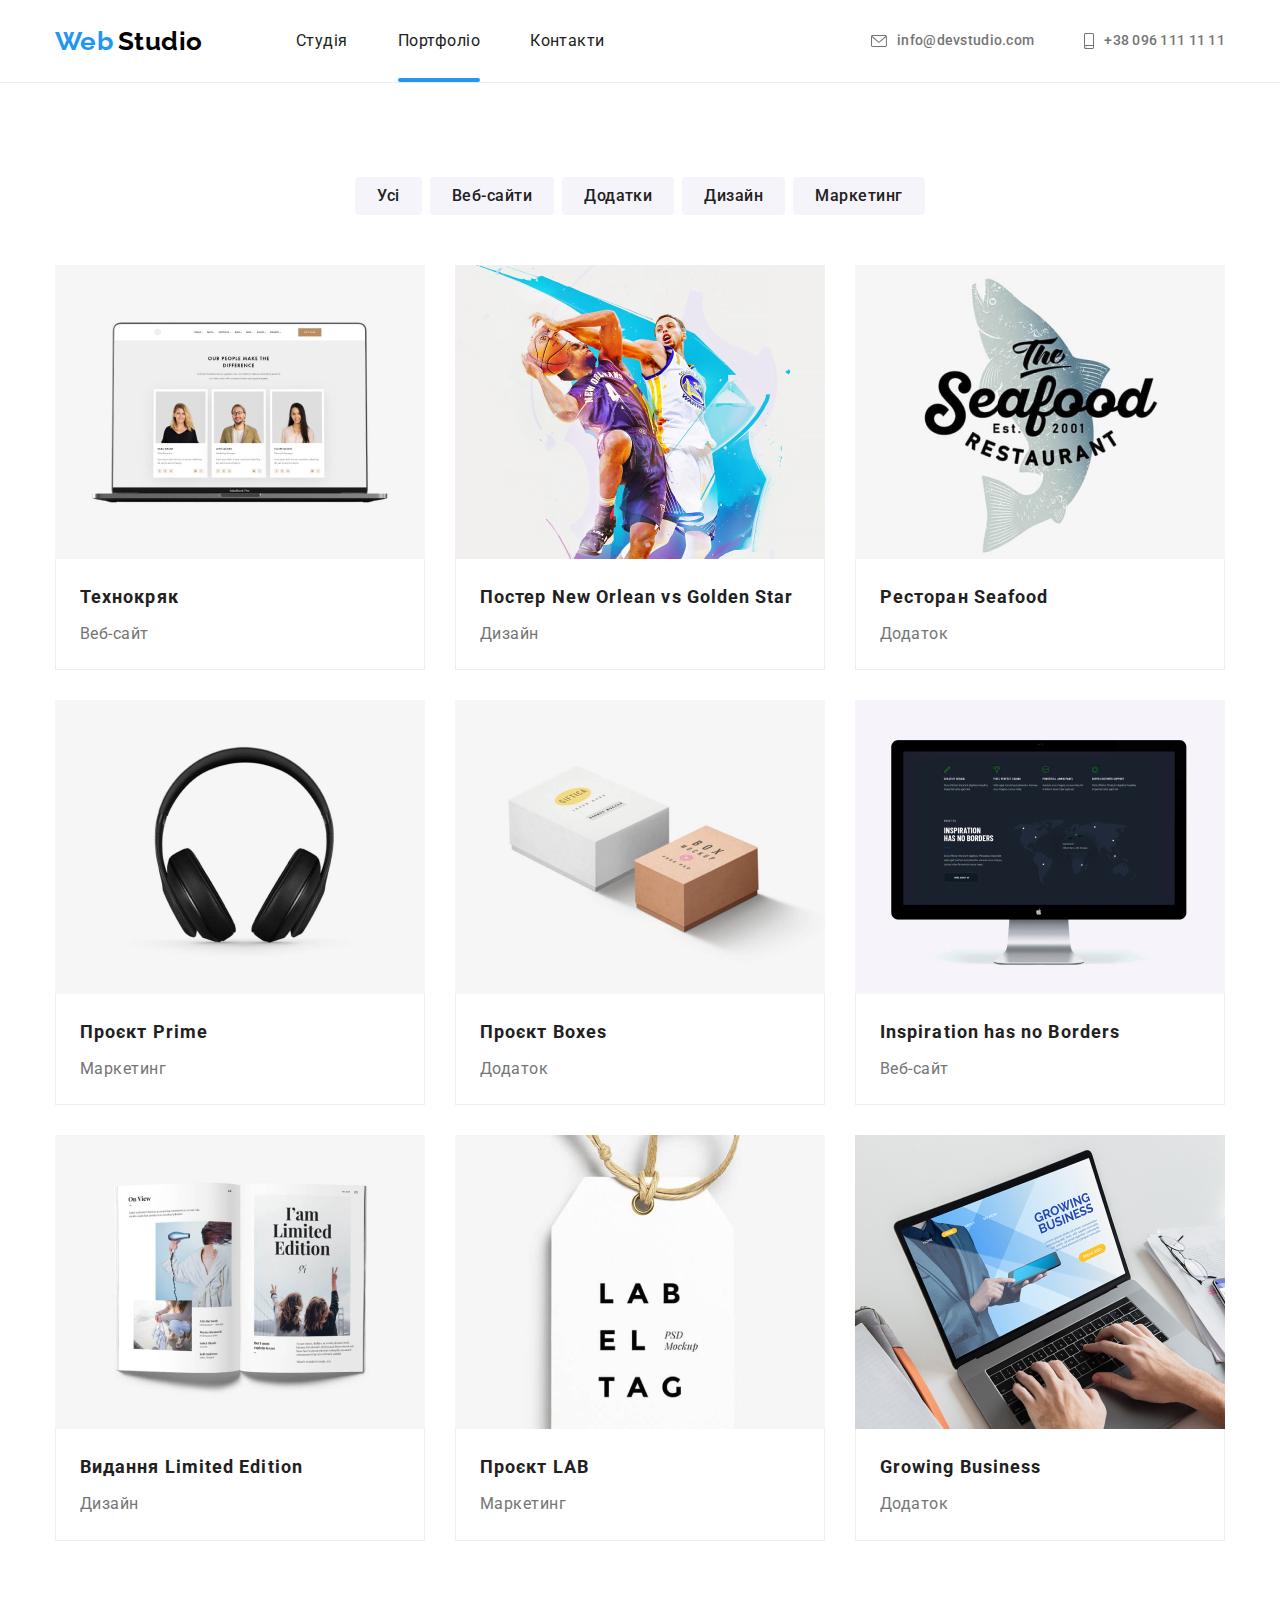
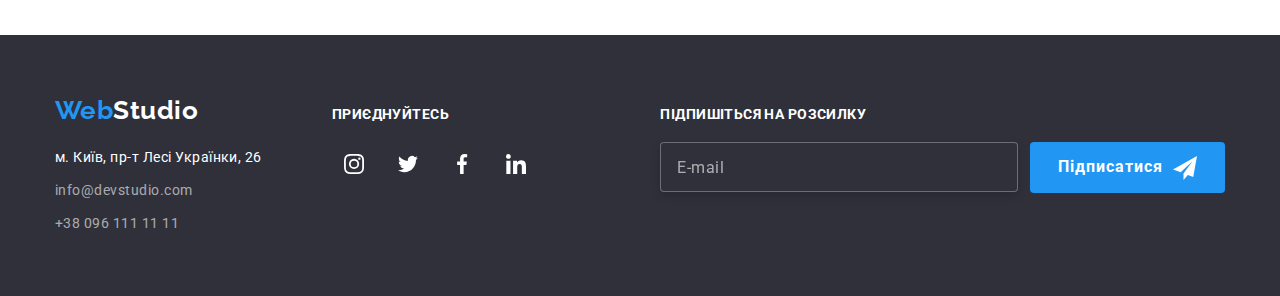
==== portfolio.html @ 8b266361 "New" ====
<!DOCTYPE html>
<html lang="uk">
<head>
    <meta charset="UTF-8">
    <meta http-equiv="X-UA-Compatible" content="IE=edge">
    <meta name="viewport" content="width=device-width, initial-scale=1.0">
    <title>Portfolio</title>
    <link href="https://fonts.googleapis.com/css2?family=Raleway:wght@700&family=Roboto:wght@400;500;700;900&display=swap"
            rel="stylesheet">
    <link rel="stylesheet" href="https://cdnjs.cloudflare.com/ajax/libs/modern-normalize/1.1.0/modern-normalize.min.css">
    <link rel="stylesheet" href="./css/styles.css">
</head>

<body>

    <!-- Шапка -->
    <header class="header">
        <div class="container header__helmet">
            <nav class="nav">
                <a href="./index.html">
                    <span class="logo">Web</span>
                    <span class="logo logo--head">Studio</span>
                </a>
                <ul class="nav__list">
                    <li class="nav__item">
                        <a class="nav__link" href="./index.html">Студія</a>
                    </li>
                    <li class="nav__item">
                        <a class="nav__link nav__link--active" href="./portfolio.html">Портфоліо</a>
                    </li>
                    <li class="nav__item">
                        <a class="nav__link" href="">Контакти</a>
                    </li>
                </ul>
            </nav>

            <ul class="contacts">
                <li class="contacts__item">
                    <a class="contacts__link" href="mailto:info@devstudio.com">
                        <svg class="contacts__icon" width="16" height="12">
                            <use href="./images/icons.svg#head-envelope"></use>
                        </svg> 
                        info@devstudio.com
                    </a>
                </li>
                <li class="contacts__item">
                    <a class="contacts__link" href="tel:+380961111111">
                        <svg class="contacts__icon" width="10" height="16">
                            <use href="./images/icons.svg#head-smartphone"></use>
                        </svg> 
                        +38 096 111 11 11
                    </a>
                </li>
            </ul>
        </div>
    </header>

    <main>
        <section class="section">
            <div class="container">
                <h1 class="hidden">Наші роботи</h1>
                <ul class="port-buttons">
                    <li class="port-buttons__list">
                        <button class="port-buttons__button" type="button">Усі</button>
                    </li>
                    <li class="port-buttons__list">
                        <button class="port-buttons__button" type="button">Веб-сайти</button>
                    </li>
                    <li class="port-buttons__list">
                        <button class="port-buttons__button" type="button">Додатки</button>
                    </li>
                    <li class="port-buttons__list">
                        <button class="port-buttons__button" type="button">Дизайн</button>
                    </li>
                    <li class="port-buttons__list">
                        <button class="port-buttons__button" type="button">Маркетинг</button>
                    </li>
                </ul>

<!-- Список работ -->
                <ul class="work-list">
                    <li class="work-list__item">
                        <a class="work-list__link" href="">
                            <div class="work-list__father">
                                <img src="./images/techkryak.jpg" alt="екран ноутбука з портретами" width="370">
                                <div class="work-list__son">
                                    <p class="work-list__text">Ресурс пропонує комплексні пропозиції з різним рівнем функціоналу та сервісів. Все це дозволить відвідувачу отримати вичерпні відомості про компанію чи приватну особу.</p>
                                </div>
                            </div>                         
                            <div class="work-list__wadding">
                                <h2 class="work-list__title">Технокряк</h2>
                                <p class="work-list__name">Веб-сайт</p>
                            </div>
                        </a>
                    </li>

                    <li class="work-list__item">
                        <a class="work-list__link" href="">
                            <div class="work-list__father">
                                <img src="./images/new-orlean-vs-golden-star.jpg" alt="баскетболісти" width="370">
                                <div class="work-list__son">
                                    <p class="work-list__text">Ресурс пропонує комплексні пропозиції з різним рівнем функціоналу та сервісів. Все це дозволить відвідувачу отримати вичерпні відомості про компанію чи приватну особу.</p>
                                </div>
                            </div>
                            <div class="work-list__wadding">
                                <h2 class="work-list__title">Постер New Orlean vs Golden Star</h2>
                                <p class="work-list__name">Дизайн</p>
                            </div>
                        </a>
                    </li>

                    <li class="work-list__item">
                        <a class="work-list__link" href="">
                            <div class="work-list__father">
                                <img src="./images/seafood.jpg" alt="логотип ресторану сііфуд" width="370">
                                <div class="work-list__son">
                                    <p class="work-list__text">Ресурс пропонує комплексні пропозиції з різним рівнем функціоналу та сервісів. Все це дозволить відвідувачу отримати вичерпні відомості про компанію чи приватну особу.</p>
                                </div>
                            </div>                            
                            <div class="work-list__wadding">
                                <h2 class="work-list__title">Ресторан Seafood</h2>
                                <p class="work-list__name">Додаток</p>
                            </div>
                        </a>
                    </li>

                    <li class="work-list__item">
                        <a class="work-list__link" href="">
                            <div class="work-list__father">
                                <img src="./images/prime.jpg" alt="навушники" width="370">
                                <div class="work-list__son">
                                    <p class="work-list__text">Ресурс пропонує комплексні пропозиції з різним рівнем функціоналу та сервісів. Все це дозволить відвідувачу отримати вичерпні відомості про компанію чи приватну особу.</p>
                                </div>
                            </div>                            
                            <div class="work-list__wadding">
                                <h2 class="work-list__title">Проєкт Prime</h2>
                                <p class="work-list__name">Маркетинг</p>
                            </div>
                        </a>
                    </li>

                    <li class="work-list__item">
                        <a class="work-list__link" href="">
                            <div class="work-list__father">
                                <img src="./images/boxes.jpg" alt="дві коробки" width="370">
                                <div class="work-list__son">
                                    <p class="work-list__text">Ресурс пропонує комплексні пропозиції з різним рівнем функціоналу та сервісів. Все це дозволить відвідувачу отримати вичерпні відомості про компанію чи приватну особу.</p>
                                </div>
                            </div>                            
                            <div class="work-list__wadding">
                                <h2 class="work-list__title">Проєкт Boxes</h2>
                                <p class="work-list__name">Додаток</p>
                            </div>
                        </a>
                    </li>

                    <li class="work-list__item">
                        <a class="work-list__link" href="">
                            <div class="work-list__father">
                                <img src="./images/no-borders.jpg" alt="монітор з зображенням" width="370">
                            <div class="work-list__son">
                                <p class="work-list__text">Ресурс пропонує комплексні пропозиції з різним рівнем функціоналу та сервісів. Все це дозволить відвідувачу отримати вичерпні відомості про компанію чи приватну особу.</p>
                            </div>
                            </div>                            
                            <div class="work-list__wadding">
                                <h2 class="work-list__title">Inspiration has no Borders</h2>
                                <p class="work-list__name">Веб-сайт</p>
                            </div>
                        </a>
                    </li>

                    <li class="work-list__item">
                        <a class="work-list__link" href="">
                            <div class="work-list__father">
                                <img src="./images/limited-edition.jpg" alt="розгорнута книга" width="370">
                                <div class="work-list__son">
                                    <p class="work-list__text">Ресурс пропонує комплексні пропозиції з різним рівнем функціоналу та сервісів. Все це дозволить відвідувачу отримати вичерпні відомості про компанію чи приватну особу.</p>
                                </div>
                            </div>                            
                            <div class="work-list__wadding">
                                <h2 class="work-list__title">Видання Limited Edition</h2>
                                <p class="work-list__name">Дизайн</p>
                            </div>
                        </a>
                    </li>

                    <li class="work-list__item">
                        <a class="work-list__link" href="">
                            <div class="work-list__father">
                                <img src="./images/lab.jpg" alt="біла бірка з буквами" width="370">
                                <div class="work-list__son">
                                    <p class="work-list__text">Ресурс пропонує комплексні пропозиції з різним рівнем функціоналу та сервісів. Все це дозволить відвідувачу отримати вичерпні відомості про компанію чи приватну особу.</p>
                                </div>
                            </div>                            
                            <div class="work-list__wadding">
                                <h2 class="work-list__title">Проєкт LAB</h2>
                                <p class="work-list__name">Маркетинг</p>
                            </div>
                        </a>
                    </li>

                    <li class="work-list__item">
                        <a class="work-list__link" href="">
                            <div class="work-list__father">
                                <img src="./images/growing-bussines.jpg" alt="людина за ноутбуком" width="370">
                                <div class="work-list__son">
                                    <p class="work-list__text">Ресурс пропонує комплексні пропозиції з різним рівнем функціоналу та сервісів. Все це дозволить відвідувачу отримати вичерпні відомості про компанію чи приватну особу.</p>
                                </div>
                            </div>                            
                            <div class="work-list__wadding">
                                <h2 class="work-list__title">Growing Business</h2>
                                <p class="work-list__name">Додаток</p>
                            </div>
                        </a>
                    </li>
                </ul>
            </div>
        </section>
    </main>

    <!-- Подвал -->
    <footer class="footer">
        <div class="container footer__case">
            <div>
                <a href="./index.html">
                    <span class="logo">Web</span><span class="logo logo--footer">Studio</span>
                </a>
                <address>
                    <a class="footer__adress" href="https://goo.gl/maps/2t63Xu3BBMs6bq1B9" 
                    target="_blank" 
                    rel="noopener noreferrer">м. Київ, пр-т Лесі Українки, 26</a>
                    <a class="footer__contact" href="mailto:info@devstudio.com">info@devstudio.com</a>
                    <a class="footer__contact" href="tel:+380961111111">+38 096 111 11 11</a>
                </address>
            </div>

            <div class="footer--margin">
                <h3 class="footer__title">Приєднуйтесь</h3>
                <ul class="socials socials--footer-place">
                    <li class="socials__item">
                        <a class="socials__link" target="_blank" rel="noopener noreferrer" href="">
                            <svg class="socials__icon socials__icon--footer-color" width="20" height="20">
                                <use href="./images/icons.svg#team-instagram"></use>
                            </svg>
                        </a>
                    </li>
                    <li class="socials__item">
                        <a class="socials__link" target="_blank" rel="noopener noreferrer" href="">
                            <svg class="socials__icon socials__icon--footer-color" width="20" height="20">
                                <use href="./images/icons.svg#team-twitter"></use>
                            </svg>
                        </a>
                    </li>
                    <li class="socials__item">
                        <a class="socials__link" target="_blank" rel="noopener noreferrer" href="">
                            <svg class="socials__icon socials__icon--footer-color" width="20" height="20">
                                <use href="./images/icons.svg#team-facebook"></use>
                            </svg>
                        </a>
                    </li>
                    <li class="socials__item">
                        <a class="socials__link" target="_blank" rel="noopener noreferrer" href="">
                            <svg class="socials__icon socials__icon--footer-color" width="20" height="20">
                                <use href="./images/icons.svg#team-linkedin"></use>
                            </svg>
                        </a>
                    </li>
                </ul>
            </div>

            <div class="footer__email">
                <h3 class="footer__title">Підпишіться на розсилку</h3>

                <form class="footer__subscribe">
                    <input class="footer__mail" type="email" name="email" id="e-mail" placeholder="E-mail">
                    <button class="footer__button" type="submit">Підписатися
                        <svg class="footer__button--icon-ml" width="24" height="24">
                            <use href="./images/icons.svg#telega"></use>
                        </svg>
                    </button>
                </form>
            </div>           
        </div>
    </footer>
    
</body>
</html>
---- css/styles.css ----
/*--- CSS переменные ---*/
    :root {
        --pure-white: #ffffff;
        --primary-text-color: #757575;
        --main-text-color: #212121;
        --sec-title: #212121;
        --link-color: #2196F3;
        --bg-color: #F5F4FA;
        --bg-color-button: #2196F3;
        --icon-color: #AFB1B8;

        --border-radius: 4px;

        --timing-function: cubic-bezier(0.4, 0, 0.2, 1);
    }

/*--- Общий стиль ---*/
    body {
        color: var(--primary-text-color);

        background-color: var(--pure-white);

        font-family: Roboto, sans-serif;

        letter-spacing: 0.03em;
        }
    
    h1,h2, h3, h4, h5, h6, p { margin: 0; }

    ul {
        list-style: none;
        padding: 0;
        margin: 0;
    }

    li { list-style: none; }

    a { 
        text-decoration: none;
        cursor: pointer;
    }

    img { display: block; }

/* Разметка */
    .section {
        padding: 94px 0;
    }

    .container {
        width: 1200px;
        padding-left: 15px;
        padding-right: 15px;
        margin: 0 auto;
    }

    .hidden {
        position: absolute;

        width: 1px;
        height: 1px;
        margin: -1px;
        border: 0;
        padding: 0;
        white-space: nowrap;
        clip-path: inset(100%);
        clip: rect(0 0 0 0);
        overflow: hidden;
    }

    .section__title {
        margin-bottom: 50px;

        color: var(--sec-title);
        font-weight: 700;
        font-size: 36px;
        line-height: 1.66;
        text-align: center;
        letter-spacing: 0.03em;
    }

/*--- Логотип ---*/
    .logo {
        font-family: Raleway, sans-serif;
        font-weight: 700;
        font-size: 26px;
        line-height: 1.2;

        color: #2196F3;
    }

    .logo--head {
        color: #000000;
    }

    .logo--footer {
        color: var(--pure-white);
    }

/*--- Навигация ---*/
    .header {
        border-bottom: 1px solid #ECECEC;
    }

    .header__helmet, .nav, .nav__list, .contacts {
        display: flex;
        align-items: center;
    }

    .nav__list {
        margin-left: 93px;
    }

    .nav__link {
        display: block;
        position: relative;
        padding: 32px 0;

        transition: color 250ms var(--timing-function);
    }

    .nav__link::after {
        content: '';
        display: block;
        position: absolute;

        bottom: 0;
        width: 100%;
        height: 4px;
        border-radius: 2px;

        background-color: var(--link-color);

        transform: scaleX(0);
        transition: transform 250ms var( --timing-function);
    }

    .nav__link:hover::after,
    .nav__link:focus::after {
        display: block;

        transform: scaleX(1);
    }

    .nav__item:not(:last-child) {
        margin-right: 50px;
    }

    .nav__link {
        color: #212121;
    }

    .nav__link:hover,
    .nav__link:focus {
        color: var(--link-color);
    }

    .nav-list .nav__link--active {
        color: var(--link-color);
    }

    .nav__link--active::after {
        content: '';
        display: block;
        position: absolute;
        bottom: 0;
        width: 100%;

        height: 4px;
        border-radius: 2px;
        background-color: var(--link-color);

        transform: scaleX(1);
    }

    .contacts {
        margin-left: auto;
    }

    .contacts .contacts__link {
        color: #757575;
    }

    .contacts .contacts__item + .contacts__item {
        margin-left: 50px;
    }

    .contacts__link {
        display: flex;
        align-items: center;

        transition: color 250ms var(--timing-function);
    }

    .contacts__icon {
        margin-right: 10px;
        fill: var(--primary-text-color);
    }

    .contacts__link:hover,
    .contacts__link:focus {
        color: var(--link-color);
    }
    
    .contacts__link:hover > .contacts__icon,
    .contacts__link:focus > .contacts__icon {
        fill: var(--link-color);
    }

    .nav-list .nav__item,
    .contacts .contacts__link {
        font-weight: 500;
        font-size: 14px;
        line-height: 1.14;
        letter-spacing: 0.02em;
    }

/*--- Главный блок ---*/

/* Герой */
    .hero {
        max-width: 1600px;
        height: 600px;

        padding-top: 200px;
        padding-bottom: 200px;
        margin: 0 auto;

        background-image: 
        linear-gradient( 
            to right,
            rgba(47, 48, 58, 0.4), 
            rgba(47, 48, 58, 0.4)),
        url(../images/hero-img.jpg);
        background-color: rgba(196, 196, 196, 1);
        background-repeat: no-repeat;
        background-position: center;
        background-size: cover;
    }

    .hero__title {
        margin-bottom: 30px;

        color: var(--pure-white);
        font-weight: 900;
        font-size: 44px;
        line-height: 1.36;
        text-align: center;
        letter-spacing: 0.06em;
        text-transform: uppercase;
    }

/* Преимущества */
    .edge {
        display: flex;
        justify-content: space-between;
    }

    .edge__item {
        width: calc((100% - 3*30px) / 4);
        margin-right: 30px;
    }

    .edge__item:last-child {
        margin-right: 0;
    }

    .edge__case {
        display: flex;
        justify-content: center;
        align-items: center;
        width: 270px;
        height: 120px;
        margin-bottom: 30px;
        border-radius: var(--border-radius);

        background-color: var(--bg-color);
    }

    .edge__icon {
        fill: var(--main-text-color);
    }

    .edge__title {
        margin-bottom: 10px;

        color: var(--main-text-color);
        font-weight: 700;
        font-size: 14px;
        line-height: 1.14;
    }

    .edge__text {
        font-weight: 400;
        font-size: 14px;
        line-height: 1.71;
        letter-spacing: 0.03em;
    }

/* Чем мы занимаемся */
    .section--pt {
        padding-top: 0;
    }

    .bussines {
        display: flex;
        justify-content: space-between;
    }

    .bussines__father {
        position: relative;
    }

    .bussines__son {
        display: flex;
        justify-content: center;
        align-items: center;
        position: absolute;

        width: 100%;
        height: 70px;
        bottom: 0;

        background-color: rgba(47, 48, 58, 0.8);
    }

    .bussines__title {
        font-weight: 700;
        font-size: 14px;
        line-height: 1.14;
        text-align: center;
        letter-spacing: 0.03em;
        text-transform: uppercase;

        color: var(--pure-white);
    }

/* Наша команда */  
    .section--bg {
        background-color: var(--bg-color);
    }

    .our-team {
        display: flex;
        justify-content: space-between;
    }

    .our-team__item {
        background-color: var(--pure-white);
        box-shadow: 0px 1px 3px rgba(0, 0, 0, 0.12),
                    0px 1px 1px rgba(0, 0, 0, 0.14),
                    0px 2px 1px rgba(0, 0, 0, 0.2);
        border-radius: 0px 0px 4px 4px;
    }

    .our-team__wadding {
        padding: 30px 0;
    }

    .our-team__title {
        color: var(--sec-title);

        margin-bottom: 10px;

        font-weight: 500;
        font-size: 16px;
        line-height: 1.2;
        text-align: center;
        letter-spacing: 0.03em;
    }

    .our-team__text {
        padding-bottom: 16px;

        font-weight: 400;
        font-size: 16px;
        line-height: 1.2;
        text-align: center;
        letter-spacing: 0.03em;
    }

    .socials {
        display: flex;
        justify-content: space-between;
        margin: 0 32px;
    }

    .socials__link {
        display: flex;
        align-items: center;
        justify-content: center;
        width: 44px;
        height: 44px;
        border-radius: 50%;

        transition: background-color 250ms var(--timing-function);
    }

    .socials__icon {
        fill: var(--icon-color);

        transition: fill 250ms var(--timing-function);
    }

    .socials__link:hover,
    .socials__link:focus {
        background-color: var(--link-color);
    }

    .socials__link:hover > .socials__icon,
    .socials__link:focus > .socials__icon{
        fill: var(--pure-white);
    }

/* Постоянные клиенты */
    .clients {
        display: flex;
        justify-content: space-between;
    }

    .clients__link {
        display: flex;
        align-items: center;
        justify-content: center;
        width: 170px;
        height: 92px;
        border: 1px solid var(--icon-color);
        border-radius: 4px;

        transition: border 250ms var(--timing-function);
    }

    .clients__icon {
        fill: var(--icon-color);

        transition: fill 250ms var(--timing-function);
    }

    .clients__link:hover,
    .clients__link:focus {
        border: 1px solid var(--link-color)
    }

    .clients__link:hover > .clients__icon,
    .clients__link:focus > .clients__icon {
        fill: var(--link-color);
    }

/*--- Портфолио ---*/
    .work-list {
        display: flex;
        flex-wrap: wrap;
    }

    .work-list__item {
        width: calc((100% - 2*30px) / 3);
        margin-right: 30px;
        margin-bottom: 30px;
    }

    .work-list__item:nth-child(3n) {
        margin-right: 0;
    }

    .work-list__item:nth-last-child(-n + 3) {
        margin-bottom: 0;
    }

    .work-list__link {
        display: block;
        
        transition: box-shadow 250ms var(--timing-function);
    }

    .work-list__link:hover, 
    .work-list__link:focus {
        box-shadow: 0px 1px 1px rgba(0, 0, 0, 0.12), 
        0px 4px 4px rgba(0, 0, 0, 0.06), 
        1px 4px 6px rgba(0, 0, 0, 0.16);
    }

    .work-list__father {
        position: relative;

        overflow: hidden;
    }
    
    .work-list__son {
        position: absolute;
        display: flex;
        align-items: center;

        padding: 0 24px;
        width: 100%;
        height: 100%;

        background-color: rgba(33, 150, 243, 0.9);

        transform: translateY(0);
        transition: transform 250ms var(--timing-function);
    }

    .work-list__link:hover .work-list__son , 
    .work-list__link:focus .work-list__son {
        transform: translateY(-100%);
    }

    .work-list__text {
        font-weight: 400;
        font-size: 18px;
        line-height: 1.56;
        letter-spacing: 0.03em;

        color: var(--pure-white);
    }

    .work-list__wadding {
        padding: 20px 24px;

        border: 1px solid rgba(238, 238, 238, 1);
        border-top: none;
    }

    .work-list__title {
        margin-bottom: 4px;

        color: var(--main-text-color);

        font-weight: 700;
        font-size: 18px;
        line-height: 2;
        letter-spacing: 0.06em;
    }

    .work-list__name {
        font-weight: 400;
        font-size: 16px;
        line-height: 1.88;

        color: var(--primary-text-color);
    }

/* Подвал */
    .footer {
        background-color: #2F303A;
        padding: 60px 0;
    }

    .footer__case {
        display: flex;
        align-items: baseline;
    }

    .container address {
        display: flex;
        flex-direction: column;
        margin-top: 20px;
    }
    
    address a + a {
        margin-top: 9px;
    }

    .footer__adress {
        color: #FFFFFF;
    }

    .footer__contact {
        color: rgba(255, 255, 255, 0.6);

        transition: color 250ms var(--timing-function);
    }

    .footer__contact:hover,
    .footer__contact:focus {
        color: var(--link-color);
    }

    .footer__adress,
    .footer__contact {
        font-style: normal;
        font-weight: 400;
        font-size: 14px;
        line-height: 1.71;
    }

    .footer--margin {
        margin-left: 70px;
    }

    .footer__title {
        margin-bottom: 20px;
        font-weight: 700;
        font-size: 14px;
        line-height: 1.14;
        letter-spacing: 0.03em;
        text-transform: uppercase;

        color: var(--pure-white);
    }

    .socials--footer-place {
        margin: 0;
    }

    .socials__item:not(:last-child) {
        margin-right: 10px;
    }

    .socials__icon--footer-color {
        fill: var(--pure-white);
    }

    .footer__email {
        margin-left: auto;
    }

    .footer__subscribe {
        display: flex;
    }

    .footer__mail {
        width: 358px;
        height: 50px;

        padding-left: 16px;

        border: 1px solid rgba(255, 255, 255, 0.3);
        filter: drop-shadow(0px 4px 4px rgba(0, 0, 0, 0.15));
        border-radius: var(--border-radius);

        color: var(--pure-white);
        background-color: #2F303A;
    }

    .footer__subscribe ::placeholder {
        font-weight: 400;
        font-size: 16px;
        line-height: 1.25;
        display: flex;
        align-items: center;
        letter-spacing: 0.03em;

        color: rgba(255, 255, 255, 0.6);
    }

/* Button */
    .hero__button {
        color: var(--pure-white);
        background-color: var(--bg-color-button);
        box-shadow: 0 4px 4px 0 rgba(0, 0, 0, 0.25);

        font-weight: 700;
        font-size: 16px;
        line-height: 1.88;
        display: flex;
        align-items: center;
        letter-spacing: 0.06em;

        border: none;
        border-radius: var(--border-radius);
        padding: 10px 32px;
        margin: 0 auto;

        cursor: pointer;

        transition: background-color 250ms var(--timing-function);
    }

    .hero__button:hover,
    .hero__button:focus {
        background-color: #188CE8;
        box-shadow: 0px 4px 4px rgba(0, 0, 0, 0.15);
        border-radius: 4px;
    }

/* Кнопки портфолио */
    .port-buttons {
        display: flex;
        justify-content: center;
        margin-bottom: 50px;
    }

    .port-buttons .port-buttons__list + .port-buttons__list {
        margin-left: 8px;
    }

    .port-buttons__button {
        color: var(--main-text-color);
        background-color: #F5F4FA;
        border: none;

        font-weight: 500;
        font-size: 16px;
        line-height: 1.62;
        text-align: center;
        letter-spacing: 0.03em;

        border-radius: var(--border-radius);
        padding: 6px 22px;

        cursor: pointer;

        transition: color 250ms var(--timing-function),
                    background-color 250ms var(--timing-function),
                    border-color 250ms var(--timing-function),
                    box-shadow 250ms var(--timing-function);
    }

    .port-buttons__button:hover,
    .port-buttons__button:focus {
        color: #FFFFFF;
        background-color: var(--bg-color-button);
        border-color: var(--bg-color-button);
        box-shadow: 0px 3px 1px rgba(0, 0, 0, 0.1), 
                    0px 1px 2px rgba(0, 0, 0, 0.08), 
                    0px 2px 2px rgba(0, 0, 0, 0.12);
        
    }

/* Кнопки подвала */
    .footer__button {
        font-weight: 700;
        font-size: 16px;
        line-height: 1.88;
        display: flex;
        align-items: center;
        text-align: center;
        letter-spacing: 0.06em;

        border: none;
        border-radius: var(--border-radius);
        margin-left: 12px;
        padding: 10px 28px;

        cursor: pointer;

        color: var(--pure-white);
        background-color: var(--bg-color-button);

        transition: background-color 250ms var(--timing-function);
    }

    .footer__button:hover,
    .footer__button:focus {
        background-color: #188CE8;
        box-shadow: 0px 4px 4px rgba(0, 0, 0, 0.15);
        border-radius: 4px;
    }

    .footer__button--icon-ml {
        margin-left: 10px;
    }

/* Модальные кнопки */
    .modal__button-close {
        position: absolute;
        top: 8px;
        right: 8px;

        display: flex;
        justify-content: center;
        align-items: center;

        width: 30px;
        height: 30px;
        padding: 0;

        background-color: var(--pure-white);
        border: 1px solid rgba(0, 0, 0, 0.1);
        border-radius: 50px;

        transition: fill 250ms var(--timing-function);

        cursor: pointer;
    }

    .modal__button-close:hover,
    .modal__button-close:focus {
        fill: var(--link-color);
    }

    .modal__button {
        color: var(--pure-white);
        background-color: var(--bg-color-button);

        font-weight: 700;
        font-size: 16px;
        line-height: 1.88;
        display: flex;
        align-items: center;
        text-align: center;
        letter-spacing: 0.06em;

        border: none;
        border-radius: var(--border-radius);
        margin: 0 auto;
        padding: 10px 52px;

        cursor: pointer;

        transition: background-color 250ms var(--timing-function);
    }

    .modal__button:hover,
    .modal__button:focus {
        background-color: #188CE8;
        box-shadow: 0px 4px 4px rgba(0, 0, 0, 0.15);
        border-radius: var(--border-radius);
    }

/* Модальное окно */
    .backdrop {
        position: fixed;
        top: 0;
        bottom: 0;
        left: 0;
        right: 0;

        background-color: rgba(0, 0, 0, 0.2);

        opacity: 1;
        transition: opacity 250ms var(--timing-function);
    }

    .backdrop.is-hidden {
        opacity: 0;
        pointer-events: none;
        visibility: hidden;
    }

    .modal {
        position: absolute;
        top: 50%;
        left: 50%;
        transform: translate(-50%, -50%);

        width: 528px;
        min-height: 581px;
        padding: 40px;

        background-color: var(--pure-white);
        box-shadow: 0px 1px 3px rgba(0, 0, 0, 0.12), 0px 1px 1px rgba(0, 0, 0, 0.14), 0px 2px 1px rgba(0, 0, 0, 0.2);
        border-radius: var(--border-radius);
    }

    .modal__title {
        margin-bottom:12px;

        font-weight: 700;
        font-size: 20px;
        line-height: 1.15;
        text-align: center;
        letter-spacing: 0.03em;

        color: var(--main-text-color);
    }

    .modal__form {
        display: flex;
        flex-direction: column;
    }

    .modal__label-title {
        font-weight: 400;
        font-size: 12px;
        line-height: 1.67;
        letter-spacing: 0.01em;
    }

    .modal__case {
        position: relative;
        display: flex;
        flex-direction: column;
        margin-bottom: 7px;
    }

    .modal__icon {
        position: absolute;
        display: inline-block;
        top: 11px;
        left: 12px;
        fill: var(--main-text-color);

        transition: fill 250ms var(--timing-function);
    }

    .modal__form input {
        border: 1px solid rgba(33, 33, 33, 0.2);
        border-radius: var(--border-radius);

        transition: border-color 250ms var(--timing-function);
    }

    .modal__form input:hover,
    .modal__form input:focus {
        border-color: var(--link-color);
        outline: 0;
    }

    .modal__input {
        padding-left: 42px;
        height: 40px;
    }

    .modal__input:hover + .modal__icon,
    .modal__input:focus + .modal__icon {
        fill: var(--link-color);
    }

    .modal__comment {
        resize: none;
        height: 120px;
        margin-bottom: 20px;
    }

    .modal__form .modal__comment {
        padding: 12px 16px;
        border: 1px solid rgba(33, 33, 33, 0.2);
        border-radius: var(--border-radius);

        transition: border-color 250ms var(--timing-function);
    }

    .modal__form .modal__comment:hover,
    .modal__form .modal__comment:focus {
        border: 1px solid var(--link-color);
        outline: 0;
    }

    .modal__form ::placeholder {
        font-weight: 400;
        font-size: 12px;
        line-height: 1.67;
        letter-spacing: 0.01em;

        color: rgba(117, 117, 117, 0.5);
    }

    .modal__license {
        display: flex;
        justify-content: center;

        font-weight: 400;
        font-size: 14px;
        line-height: 1.71;
        letter-spacing: 0.03em;

        margin-bottom: 30px;
    }

    .modal__license-label {
        display: flex;
        align-items: center;
        margin-right: 4px;
        user-select: none;
    }

    .modal__checkbox {
        position: absolute;
        
        -webkit-appearance: none;
        -moz-appearance: none;
        appearance: none;
    }

    .modal__checkbox-icon {
        margin-right: 7px;
    }

    .modal__checkbox-icon .modal__icon-unchecked {
        fill: var(--main-text-color);

        transition: opacity 250ms;
    }

    .modal__checkbox-icon .modal__icon-checked {
        opacity: 0;

        transition: opacity 250ms;
    }

    .modal__checkbox:checked + .modal__checkbox-icon .modal__icon-checked {
        opacity: 1;
    }

    .modal__license-link {
        text-decoration-line: underline;
        color: var(--link-color);
    }
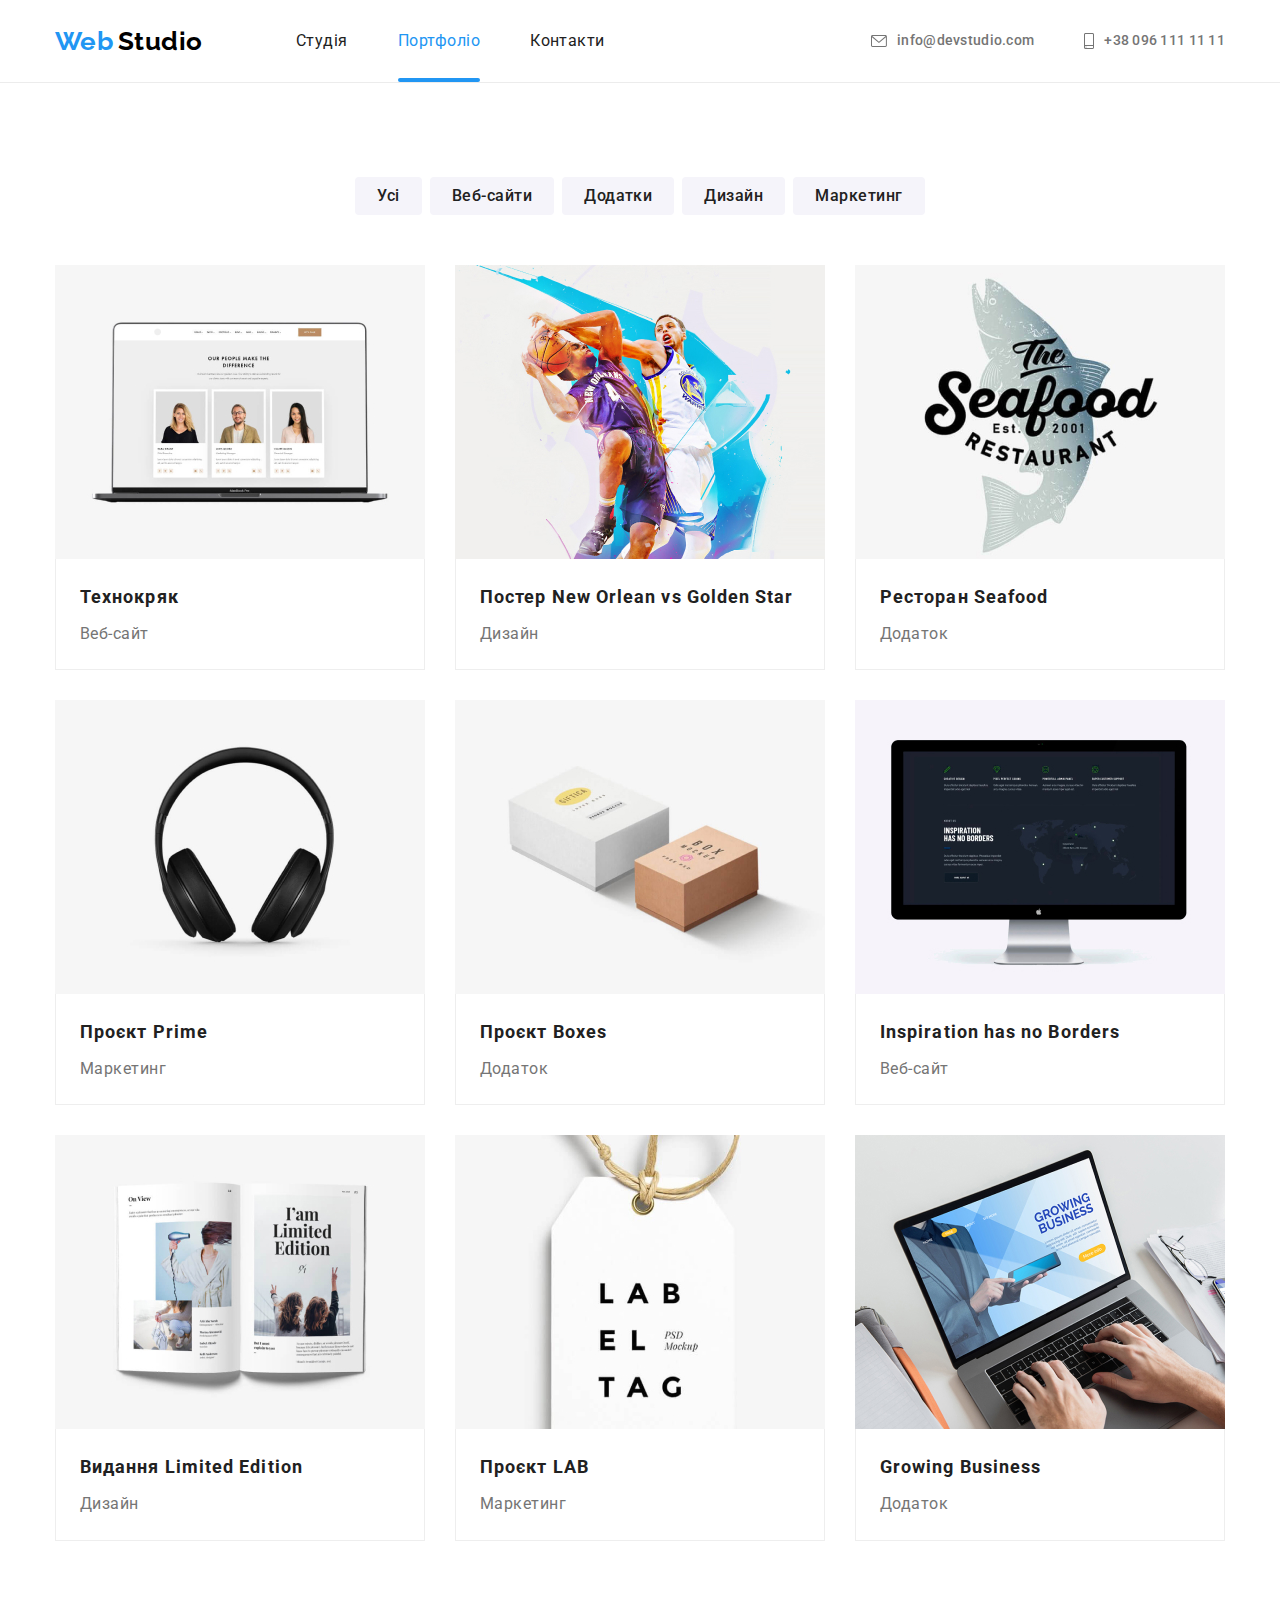
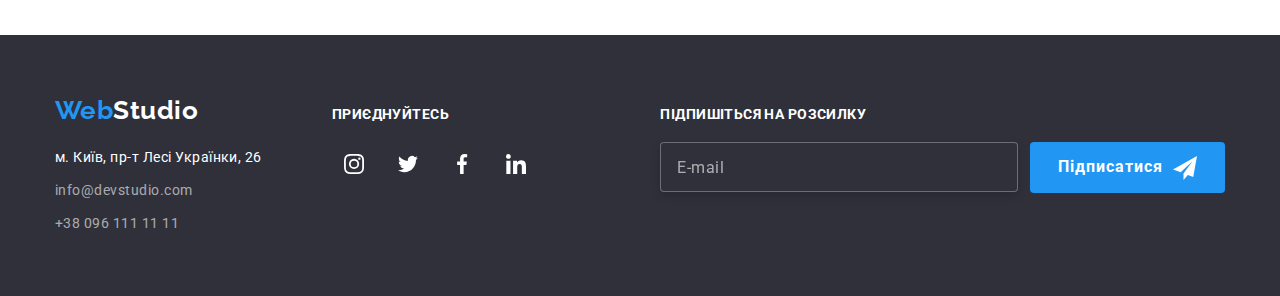
==== commit 8e686662: "New" ====
--- a/portfolio.html
+++ b/portfolio.html
@@ -8,6 +8,7 @@
     <link href="https://fonts.googleapis.com/css2?family=Raleway:wght@700&family=Roboto:wght@400;500;700;900&display=swap"
             rel="stylesheet">
     <link rel="stylesheet" href="https://cdnjs.cloudflare.com/ajax/libs/modern-normalize/1.1.0/modern-normalize.min.css">
+    <link rel="stylesheet" href="./css/main.min.css">
     <link rel="stylesheet" href="./css/styles.css">
 </head>
 
--- a/css/main.min.css
+++ b/css/main.min.css
@@ -0,0 +1 @@
+:root{--pure-white: #ffffff;--primary-text-color: #757575;--main-text-color: #212121;--sec-title: #212121;--link-color: #2196F3;--bg-color: #F5F4FA;--bg-color-button: #2196F3;--icon-color: #AFB1B8;--border-radius: 4px;--timing-function: cubic-bezier(0.4, 0, 0.2, 1)}.hidden{position:absolute;width:1px;height:1px;margin:-1px;border:0;padding:0;white-space:nowrap;-webkit-clip-path:inset(100%);clip-path:inset(100%);clip:rect(0 0 0 0);overflow:hidden}body{color:var(--primary-text-color);background-color:var(--pure-white);font-family:Roboto,sans-serif;letter-spacing:.03em}.section{padding:94px 0}.section__title{margin-bottom:50px;color:var(--sec-title);font-weight:700;font-size:36px;line-height:1.66;text-align:center;letter-spacing:.03em}h1,h2,h3,h4,h5,h6,p{margin:0}ul{list-style:none;padding:0;margin:0}li{list-style:none}a{text-decoration:none;cursor:pointer}img{display:block}.container{width:1200px;padding-left:15px;padding-right:15px;margin:0 auto}.header{border-bottom:1px solid #ececec}.header__helmet,.nav,.nav__list,.contacts{display:-webkit-box;display:-ms-flexbox;display:flex;-webkit-box-align:center;-ms-flex-align:center;align-items:center}.nav__list{margin-left:93px}.nav__list .nav__link--active{color:var(--link-color)}.nav__link{display:block;position:relative;padding:32px 0;color:var(--main-text-color);-webkit-transition:color 250ms var(--timing-function);transition:color 250ms var(--timing-function)}.nav__link:hover,.nav__link:focus{color:var(--link-color)}.nav__link::after{content:"";display:block;position:absolute;bottom:0;width:100%;height:4px;border-radius:2px;background-color:var(--link-color);-webkit-transform:scaleX(0);transform:scaleX(0);-webkit-transition:-webkit-transform 250ms var(--timing-function);transition:-webkit-transform 250ms var(--timing-function);transition:transform 250ms var(--timing-function);transition:transform 250ms var(--timing-function), -webkit-transform 250ms var(--timing-function)}.nav__link:hover::after,.nav__link:focus::after{display:block;-webkit-transform:scaleX(1);transform:scaleX(1)}.nav__item:not(:last-child){margin-right:50px}.nav__link--active::after{content:"";display:block;position:absolute;bottom:0;width:100%;height:4px;border-radius:2px;background-color:var(--link-color);-webkit-transform:scaleX(1);transform:scaleX(1)}.contacts{margin-left:auto}.contacts .contacts__item+.contacts__item{margin-left:50px}.contacts__link{display:-webkit-box;display:-ms-flexbox;display:flex;-webkit-box-align:center;-ms-flex-align:center;align-items:center;color:var(--primary-text-color);-webkit-transition:color 250ms var(--timing-function);transition:color 250ms var(--timing-function)}.contacts__link:hover,.contacts__link:focus{color:var(--link-color)}.contacts__icon{margin-right:10px;fill:var(--primary-text-color)}.contacts__link:hover>.contacts__icon,.contacts__link:focus>.contacts__icon{fill:var(--link-color)}.nav-list .nav__item,.contacts .contacts__link{font-weight:500;font-size:14px;line-height:1.14;letter-spacing:.02em}.hero{max-width:1600px;height:600px;padding-top:200px;padding-bottom:200px;margin:0 auto;background-image:-webkit-gradient(linear, left top, right top, from(rgba(47, 48, 58, 0.4)), to(rgba(47, 48, 58, 0.4))),url(../images/hero-img.jpg);background-image:linear-gradient(to right, rgba(47, 48, 58, 0.4), rgba(47, 48, 58, 0.4)),url(../images/hero-img.jpg);background-color:#c4c4c4;background-repeat:no-repeat;background-position:center;background-size:cover}.hero__title{margin-bottom:30px;color:var(--pure-white);font-weight:900;font-size:44px;line-height:1.36;text-align:center;letter-spacing:.06em;text-transform:uppercase}.edge{display:-webkit-box;display:-ms-flexbox;display:flex;-webkit-box-pack:justify;-ms-flex-pack:justify;justify-content:space-between}.edge__item{width:calc((100% - 90px)/4);margin-right:30px}.edge__item:last-child{margin-right:0}.edge__case{display:-webkit-box;display:-ms-flexbox;display:flex;-webkit-box-pack:center;-ms-flex-pack:center;justify-content:center;-webkit-box-align:center;-ms-flex-align:center;align-items:center;width:270px;height:120px;margin-bottom:30px;border-radius:var(--border-radius);background-color:var(--bg-color)}.edge__icon{fill:var(--main-text-color)}.edge__title{margin-bottom:10px;color:var(--main-text-color);font-weight:700;font-size:14px;line-height:1.14}.edge__text{font-weight:400;font-size:14px;line-height:1.71;letter-spacing:.03em}.section--pt{padding-top:0}.bussines{display:-webkit-box;display:-ms-flexbox;display:flex;-webkit-box-pack:justify;-ms-flex-pack:justify;justify-content:space-between}.bussines__father{position:relative}.bussines__son{display:-webkit-box;display:-ms-flexbox;display:flex;-webkit-box-pack:center;-ms-flex-pack:center;justify-content:center;-webkit-box-align:center;-ms-flex-align:center;align-items:center;position:absolute;width:100%;height:70px;bottom:0;background-color:rgba(47,48,58,.8)}.bussines__title{font-weight:700;font-size:14px;line-height:1.14;text-align:center;letter-spacing:.03em;text-transform:uppercase;color:var(--pure-white)}.section--bg{background-color:var(--bg-color)}.our-team{display:-webkit-box;display:-ms-flexbox;display:flex;-webkit-box-pack:justify;-ms-flex-pack:justify;justify-content:space-between}.our-team__item{background-color:var(--pure-white);-webkit-box-shadow:0px 1px 3px rgba(0,0,0,.12),0px 1px 1px rgba(0,0,0,.14),0px 2px 1px rgba(0,0,0,.2);box-shadow:0px 1px 3px rgba(0,0,0,.12),0px 1px 1px rgba(0,0,0,.14),0px 2px 1px rgba(0,0,0,.2);border-radius:0px 0px 4px 4px}.our-team__wadding{padding:30px 0}.our-team__title{color:var(--sec-title);margin-bottom:10px;font-weight:500;font-size:16px;line-height:1.2;text-align:center;letter-spacing:.03em}.our-team__text{padding-bottom:16px;font-weight:400;font-size:16px;line-height:1.2;text-align:center;letter-spacing:.03em}.clients{display:-webkit-box;display:-ms-flexbox;display:flex;-webkit-box-pack:justify;-ms-flex-pack:justify;justify-content:space-between}.clients__link{display:-webkit-box;display:-ms-flexbox;display:flex;-webkit-box-align:center;-ms-flex-align:center;align-items:center;-webkit-box-pack:center;-ms-flex-pack:center;justify-content:center;width:170px;height:92px;border:1px solid var(--icon-color);border-radius:4px;-webkit-transition:border 250ms var(--timing-function);transition:border 250ms var(--timing-function)}.clients__link:hover,.clients__link:focus{border:1px solid var(--link-color)}.clients__icon{fill:var(--icon-color);-webkit-transition:fill 250ms var(--timing-function);transition:fill 250ms var(--timing-function)}.clients__link:hover>.clients__icon,.clients__link:focus>.clients__icon{fill:var(--link-color)}.logo{font-family:Raleway,sans-serif;font-weight:700;font-size:26px;line-height:1.2;color:#2196f3}.logo--head{color:#000}.logo--footer{color:var(--pure-white)}.hero__button{color:var(--pure-white);background-color:var(--bg-color-button);-webkit-box-shadow:0 4px 4px 0 rgba(0,0,0,.25);box-shadow:0 4px 4px 0 rgba(0,0,0,.25);font-weight:700;font-size:16px;line-height:1.88;display:-webkit-box;display:-ms-flexbox;display:flex;-webkit-box-align:center;-ms-flex-align:center;align-items:center;letter-spacing:.06em;border:none;border-radius:var(--border-radius);padding:10px 32px;margin:0 auto;cursor:pointer;-webkit-transition:background-color 250ms var(--timing-function);transition:background-color 250ms var(--timing-function)}.hero__button:hover,.hero__button:focus{background-color:#188ce8;-webkit-box-shadow:0px 4px 4px rgba(0,0,0,.15);box-shadow:0px 4px 4px rgba(0,0,0,.15);border-radius:4px}.port-buttons{display:-webkit-box;display:-ms-flexbox;display:flex;-webkit-box-pack:center;-ms-flex-pack:center;justify-content:center;margin-bottom:50px}.port-buttons .port-buttons__list+.port-buttons__list{margin-left:8px}.port-buttons__button{color:var(--main-text-color);background-color:#f5f4fa;border:none;font-weight:500;font-size:16px;line-height:1.62;text-align:center;letter-spacing:.03em;border-radius:var(--border-radius);padding:6px 22px;cursor:pointer;-webkit-transition:color 250ms var(--timing-function),background-color 250ms var(--timing-function),border-color 250ms var(--timing-function),-webkit-box-shadow 250ms var(--timing-function);transition:color 250ms var(--timing-function),background-color 250ms var(--timing-function),border-color 250ms var(--timing-function),-webkit-box-shadow 250ms var(--timing-function);transition:color 250ms var(--timing-function),background-color 250ms var(--timing-function),border-color 250ms var(--timing-function),box-shadow 250ms var(--timing-function);transition:color 250ms var(--timing-function),background-color 250ms var(--timing-function),border-color 250ms var(--timing-function),box-shadow 250ms var(--timing-function),-webkit-box-shadow 250ms var(--timing-function)}.port-buttons__button:hover,.port-buttons__button:focus{color:#fff;background-color:var(--bg-color-button);border-color:var(--bg-color-button);-webkit-box-shadow:0px 3px 1px rgba(0,0,0,.1),0px 1px 2px rgba(0,0,0,.08),0px 2px 2px rgba(0,0,0,.12);box-shadow:0px 3px 1px rgba(0,0,0,.1),0px 1px 2px rgba(0,0,0,.08),0px 2px 2px rgba(0,0,0,.12)}.footer__button{font-weight:700;font-size:16px;line-height:1.88;display:-webkit-box;display:-ms-flexbox;display:flex;-webkit-box-align:center;-ms-flex-align:center;align-items:center;text-align:center;letter-spacing:.06em;border:none;border-radius:var(--border-radius);margin-left:12px;padding:10px 28px;cursor:pointer;color:var(--pure-white);background-color:var(--bg-color-button);-webkit-transition:background-color 250ms var(--timing-function);transition:background-color 250ms var(--timing-function)}.footer__button:hover,.footer__button:focus{background-color:#188ce8;-webkit-box-shadow:0px 4px 4px rgba(0,0,0,.15);box-shadow:0px 4px 4px rgba(0,0,0,.15);border-radius:4px}.footer__button--icon-ml{margin-left:10px}.modal__button-close{position:absolute;top:8px;right:8px;display:-webkit-box;display:-ms-flexbox;display:flex;-webkit-box-pack:center;-ms-flex-pack:center;justify-content:center;-webkit-box-align:center;-ms-flex-align:center;align-items:center;width:30px;height:30px;padding:0;background-color:var(--pure-white);border:1px solid rgba(0,0,0,.1);border-radius:50px;-webkit-transition:fill 250ms var(--timing-function);transition:fill 250ms var(--timing-function);cursor:pointer}.modal__button-close:hover,.modal__button-close:focus{fill:var(--link-color)}.modal__button{color:var(--pure-white);background-color:var(--bg-color-button);font-weight:700;font-size:16px;line-height:1.88;display:-webkit-box;display:-ms-flexbox;display:flex;-webkit-box-align:center;-ms-flex-align:center;align-items:center;text-align:center;letter-spacing:.06em;border:none;border-radius:var(--border-radius);margin:0 auto;padding:10px 52px;cursor:pointer;-webkit-transition:background-color 250ms var(--timing-function);transition:background-color 250ms var(--timing-function)}.modal__button:hover,.modal__button:focus{background-color:#188ce8;-webkit-box-shadow:0px 4px 4px rgba(0,0,0,.15);box-shadow:0px 4px 4px rgba(0,0,0,.15);border-radius:var(--border-radius)}.backdrop{position:fixed;top:0;bottom:0;left:0;right:0;background-color:rgba(0,0,0,.2);opacity:1;-webkit-transition:opacity 250ms var(--timing-function);transition:opacity 250ms var(--timing-function)}.backdrop.is-hidden{opacity:0;pointer-events:none;visibility:hidden}.modal{position:absolute;top:50%;left:50%;-webkit-transform:translate(-50%, -50%);transform:translate(-50%, -50%);width:528px;min-height:581px;padding:40px;background-color:var(--pure-white);-webkit-box-shadow:0px 1px 3px rgba(0,0,0,.12),0px 1px 1px rgba(0,0,0,.14),0px 2px 1px rgba(0,0,0,.2);box-shadow:0px 1px 3px rgba(0,0,0,.12),0px 1px 1px rgba(0,0,0,.14),0px 2px 1px rgba(0,0,0,.2);border-radius:var(--border-radius)}.modal__title{margin-bottom:12px;font-weight:700;font-size:20px;line-height:1.15;text-align:center;letter-spacing:.03em;color:var(--main-text-color)}.modal__form{display:-webkit-box;display:-ms-flexbox;display:flex;-webkit-box-orient:vertical;-webkit-box-direction:normal;-ms-flex-direction:column;flex-direction:column}.modal__form input{border:1px solid rgba(33,33,33,.2);border-radius:var(--border-radius);-webkit-transition:border-color 250ms var(--timing-function);transition:border-color 250ms var(--timing-function)}.modal__form input:hover,.modal__form input:focus{border-color:var(--link-color);outline:0}.modal__form ::-webkit-input-placeholder{font-weight:400;font-size:12px;line-height:1.67;letter-spacing:.01em;color:rgba(117,117,117,.5)}.modal__form ::-moz-placeholder{font-weight:400;font-size:12px;line-height:1.67;letter-spacing:.01em;color:rgba(117,117,117,.5)}.modal__form :-ms-input-placeholder{font-weight:400;font-size:12px;line-height:1.67;letter-spacing:.01em;color:rgba(117,117,117,.5)}.modal__form ::-ms-input-placeholder{font-weight:400;font-size:12px;line-height:1.67;letter-spacing:.01em;color:rgba(117,117,117,.5)}.modal__form ::placeholder{font-weight:400;font-size:12px;line-height:1.67;letter-spacing:.01em;color:rgba(117,117,117,.5)}.modal__label-title{font-weight:400;font-size:12px;line-height:1.67;letter-spacing:.01em}.modal__case{position:relative;display:-webkit-box;display:-ms-flexbox;display:flex;-webkit-box-orient:vertical;-webkit-box-direction:normal;-ms-flex-direction:column;flex-direction:column;margin-bottom:7px}.modal__icon{position:absolute;display:inline-block;top:11px;left:12px;fill:var(--main-text-color);-webkit-transition:fill 250ms var(--timing-function);transition:fill 250ms var(--timing-function)}.modal__input{padding-left:42px;height:40px}.modal__input:hover+.modal__icon,.modal__input:focus+.modal__icon{fill:var(--link-color)}.modal__comment{resize:none;height:120px;margin-bottom:20px;padding:12px 16px;border:1px solid rgba(33,33,33,.2);border-radius:var(--border-radius);-webkit-transition:border-color 250ms var(--timing-function);transition:border-color 250ms var(--timing-function)}.modal__comment:hover,.modal__comment:focus{border:1px solid var(--link-color);outline:0}.modal__license{display:-webkit-box;display:-ms-flexbox;display:flex;-webkit-box-pack:center;-ms-flex-pack:center;justify-content:center;font-weight:400;font-size:14px;line-height:1.71;letter-spacing:.03em;margin-bottom:30px}.modal__license-label{display:-webkit-box;display:-ms-flexbox;display:flex;-webkit-box-align:center;-ms-flex-align:center;align-items:center;margin-right:4px;-webkit-user-select:none;-moz-user-select:none;-ms-user-select:none;user-select:none}.modal__checkbox{position:absolute;-webkit-appearance:none;-moz-appearance:none;appearance:none}.modal__checkbox-icon{margin-right:7px}.modal__checkbox-icon .modal__icon-unchecked{fill:var(--main-text-color);-webkit-transition:opacity 250ms;transition:opacity 250ms}.modal__checkbox-icon .modal__icon-checked{opacity:0;-webkit-transition:opacity 250ms;transition:opacity 250ms}.modal__checkbox:checked+.modal__checkbox-icon .modal__icon-checked{opacity:1}.modal__license-link{-webkit-text-decoration-line:underline;text-decoration-line:underline;color:var(--link-color)}.socials{display:-webkit-box;display:-ms-flexbox;display:flex;-webkit-box-pack:justify;-ms-flex-pack:justify;justify-content:space-between;margin:0 32px}.socials__link{display:-webkit-box;display:-ms-flexbox;display:flex;-webkit-box-align:center;-ms-flex-align:center;align-items:center;-webkit-box-pack:center;-ms-flex-pack:center;justify-content:center;width:44px;height:44px;border-radius:50%;-webkit-transition:background-color 250ms var(--timing-function);transition:background-color 250ms var(--timing-function)}.socials__link:hover,.socials__link:focus{background-color:var(--link-color)}.socials__icon{fill:var(--icon-color);-webkit-transition:fill 250ms var(--timing-function);transition:fill 250ms var(--timing-function)}.socials__link:hover>.socials__icon,.socials__link:focus>.socials__icon{fill:var(--pure-white)}/*# sourceMappingURL=main.min.css.map */--- a/css/styles.css
+++ b/css/styles.css
@@ -1,450 +1,3 @@
-/*--- CSS переменные ---*/
-    :root {
-        --pure-white: #ffffff;
-        --primary-text-color: #757575;
-        --main-text-color: #212121;
-        --sec-title: #212121;
-        --link-color: #2196F3;
-        --bg-color: #F5F4FA;
-        --bg-color-button: #2196F3;
-        --icon-color: #AFB1B8;
-
-        --border-radius: 4px;
-
-        --timing-function: cubic-bezier(0.4, 0, 0.2, 1);
-    }
-
-/*--- Общий стиль ---*/
-    body {
-        color: var(--primary-text-color);
-
-        background-color: var(--pure-white);
-
-        font-family: Roboto, sans-serif;
-
-        letter-spacing: 0.03em;
-        }
-    
-    h1,h2, h3, h4, h5, h6, p { margin: 0; }
-
-    ul {
-        list-style: none;
-        padding: 0;
-        margin: 0;
-    }
-
-    li { list-style: none; }
-
-    a { 
-        text-decoration: none;
-        cursor: pointer;
-    }
-
-    img { display: block; }
-
-/* Разметка */
-    .section {
-        padding: 94px 0;
-    }
-
-    .container {
-        width: 1200px;
-        padding-left: 15px;
-        padding-right: 15px;
-        margin: 0 auto;
-    }
-
-    .hidden {
-        position: absolute;
-
-        width: 1px;
-        height: 1px;
-        margin: -1px;
-        border: 0;
-        padding: 0;
-        white-space: nowrap;
-        clip-path: inset(100%);
-        clip: rect(0 0 0 0);
-        overflow: hidden;
-    }
-
-    .section__title {
-        margin-bottom: 50px;
-
-        color: var(--sec-title);
-        font-weight: 700;
-        font-size: 36px;
-        line-height: 1.66;
-        text-align: center;
-        letter-spacing: 0.03em;
-    }
-
-/*--- Логотип ---*/
-    .logo {
-        font-family: Raleway, sans-serif;
-        font-weight: 700;
-        font-size: 26px;
-        line-height: 1.2;
-
-        color: #2196F3;
-    }
-
-    .logo--head {
-        color: #000000;
-    }
-
-    .logo--footer {
-        color: var(--pure-white);
-    }
-
-/*--- Навигация ---*/
-    .header {
-        border-bottom: 1px solid #ECECEC;
-    }
-
-    .header__helmet, .nav, .nav__list, .contacts {
-        display: flex;
-        align-items: center;
-    }
-
-    .nav__list {
-        margin-left: 93px;
-    }
-
-    .nav__link {
-        display: block;
-        position: relative;
-        padding: 32px 0;
-
-        transition: color 250ms var(--timing-function);
-    }
-
-    .nav__link::after {
-        content: '';
-        display: block;
-        position: absolute;
-
-        bottom: 0;
-        width: 100%;
-        height: 4px;
-        border-radius: 2px;
-
-        background-color: var(--link-color);
-
-        transform: scaleX(0);
-        transition: transform 250ms var( --timing-function);
-    }
-
-    .nav__link:hover::after,
-    .nav__link:focus::after {
-        display: block;
-
-        transform: scaleX(1);
-    }
-
-    .nav__item:not(:last-child) {
-        margin-right: 50px;
-    }
-
-    .nav__link {
-        color: #212121;
-    }
-
-    .nav__link:hover,
-    .nav__link:focus {
-        color: var(--link-color);
-    }
-
-    .nav-list .nav__link--active {
-        color: var(--link-color);
-    }
-
-    .nav__link--active::after {
-        content: '';
-        display: block;
-        position: absolute;
-        bottom: 0;
-        width: 100%;
-
-        height: 4px;
-        border-radius: 2px;
-        background-color: var(--link-color);
-
-        transform: scaleX(1);
-    }
-
-    .contacts {
-        margin-left: auto;
-    }
-
-    .contacts .contacts__link {
-        color: #757575;
-    }
-
-    .contacts .contacts__item + .contacts__item {
-        margin-left: 50px;
-    }
-
-    .contacts__link {
-        display: flex;
-        align-items: center;
-
-        transition: color 250ms var(--timing-function);
-    }
-
-    .contacts__icon {
-        margin-right: 10px;
-        fill: var(--primary-text-color);
-    }
-
-    .contacts__link:hover,
-    .contacts__link:focus {
-        color: var(--link-color);
-    }
-    
-    .contacts__link:hover > .contacts__icon,
-    .contacts__link:focus > .contacts__icon {
-        fill: var(--link-color);
-    }
-
-    .nav-list .nav__item,
-    .contacts .contacts__link {
-        font-weight: 500;
-        font-size: 14px;
-        line-height: 1.14;
-        letter-spacing: 0.02em;
-    }
-
-/*--- Главный блок ---*/
-
-/* Герой */
-    .hero {
-        max-width: 1600px;
-        height: 600px;
-
-        padding-top: 200px;
-        padding-bottom: 200px;
-        margin: 0 auto;
-
-        background-image: 
-        linear-gradient( 
-            to right,
-            rgba(47, 48, 58, 0.4), 
-            rgba(47, 48, 58, 0.4)),
-        url(../images/hero-img.jpg);
-        background-color: rgba(196, 196, 196, 1);
-        background-repeat: no-repeat;
-        background-position: center;
-        background-size: cover;
-    }
-
-    .hero__title {
-        margin-bottom: 30px;
-
-        color: var(--pure-white);
-        font-weight: 900;
-        font-size: 44px;
-        line-height: 1.36;
-        text-align: center;
-        letter-spacing: 0.06em;
-        text-transform: uppercase;
-    }
-
-/* Преимущества */
-    .edge {
-        display: flex;
-        justify-content: space-between;
-    }
-
-    .edge__item {
-        width: calc((100% - 3*30px) / 4);
-        margin-right: 30px;
-    }
-
-    .edge__item:last-child {
-        margin-right: 0;
-    }
-
-    .edge__case {
-        display: flex;
-        justify-content: center;
-        align-items: center;
-        width: 270px;
-        height: 120px;
-        margin-bottom: 30px;
-        border-radius: var(--border-radius);
-
-        background-color: var(--bg-color);
-    }
-
-    .edge__icon {
-        fill: var(--main-text-color);
-    }
-
-    .edge__title {
-        margin-bottom: 10px;
-
-        color: var(--main-text-color);
-        font-weight: 700;
-        font-size: 14px;
-        line-height: 1.14;
-    }
-
-    .edge__text {
-        font-weight: 400;
-        font-size: 14px;
-        line-height: 1.71;
-        letter-spacing: 0.03em;
-    }
-
-/* Чем мы занимаемся */
-    .section--pt {
-        padding-top: 0;
-    }
-
-    .bussines {
-        display: flex;
-        justify-content: space-between;
-    }
-
-    .bussines__father {
-        position: relative;
-    }
-
-    .bussines__son {
-        display: flex;
-        justify-content: center;
-        align-items: center;
-        position: absolute;
-
-        width: 100%;
-        height: 70px;
-        bottom: 0;
-
-        background-color: rgba(47, 48, 58, 0.8);
-    }
-
-    .bussines__title {
-        font-weight: 700;
-        font-size: 14px;
-        line-height: 1.14;
-        text-align: center;
-        letter-spacing: 0.03em;
-        text-transform: uppercase;
-
-        color: var(--pure-white);
-    }
-
-/* Наша команда */  
-    .section--bg {
-        background-color: var(--bg-color);
-    }
-
-    .our-team {
-        display: flex;
-        justify-content: space-between;
-    }
-
-    .our-team__item {
-        background-color: var(--pure-white);
-        box-shadow: 0px 1px 3px rgba(0, 0, 0, 0.12),
-                    0px 1px 1px rgba(0, 0, 0, 0.14),
-                    0px 2px 1px rgba(0, 0, 0, 0.2);
-        border-radius: 0px 0px 4px 4px;
-    }
-
-    .our-team__wadding {
-        padding: 30px 0;
-    }
-
-    .our-team__title {
-        color: var(--sec-title);
-
-        margin-bottom: 10px;
-
-        font-weight: 500;
-        font-size: 16px;
-        line-height: 1.2;
-        text-align: center;
-        letter-spacing: 0.03em;
-    }
-
-    .our-team__text {
-        padding-bottom: 16px;
-
-        font-weight: 400;
-        font-size: 16px;
-        line-height: 1.2;
-        text-align: center;
-        letter-spacing: 0.03em;
-    }
-
-    .socials {
-        display: flex;
-        justify-content: space-between;
-        margin: 0 32px;
-    }
-
-    .socials__link {
-        display: flex;
-        align-items: center;
-        justify-content: center;
-        width: 44px;
-        height: 44px;
-        border-radius: 50%;
-
-        transition: background-color 250ms var(--timing-function);
-    }
-
-    .socials__icon {
-        fill: var(--icon-color);
-
-        transition: fill 250ms var(--timing-function);
-    }
-
-    .socials__link:hover,
-    .socials__link:focus {
-        background-color: var(--link-color);
-    }
-
-    .socials__link:hover > .socials__icon,
-    .socials__link:focus > .socials__icon{
-        fill: var(--pure-white);
-    }
-
-/* Постоянные клиенты */
-    .clients {
-        display: flex;
-        justify-content: space-between;
-    }
-
-    .clients__link {
-        display: flex;
-        align-items: center;
-        justify-content: center;
-        width: 170px;
-        height: 92px;
-        border: 1px solid var(--icon-color);
-        border-radius: 4px;
-
-        transition: border 250ms var(--timing-function);
-    }
-
-    .clients__icon {
-        fill: var(--icon-color);
-
-        transition: fill 250ms var(--timing-function);
-    }
-
-    .clients__link:hover,
-    .clients__link:focus {
-        border: 1px solid var(--link-color)
-    }
-
-    .clients__link:hover > .clients__icon,
-    .clients__link:focus > .clients__icon {
-        fill: var(--link-color);
-    }
 
 /*--- Портфолио ---*/
     .work-list {
@@ -642,349 +195,4 @@
         letter-spacing: 0.03em;
 
         color: rgba(255, 255, 255, 0.6);
-    }
-
-/* Button */
-    .hero__button {
-        color: var(--pure-white);
-        background-color: var(--bg-color-button);
-        box-shadow: 0 4px 4px 0 rgba(0, 0, 0, 0.25);
-
-        font-weight: 700;
-        font-size: 16px;
-        line-height: 1.88;
-        display: flex;
-        align-items: center;
-        letter-spacing: 0.06em;
-
-        border: none;
-        border-radius: var(--border-radius);
-        padding: 10px 32px;
-        margin: 0 auto;
-
-        cursor: pointer;
-
-        transition: background-color 250ms var(--timing-function);
-    }
-
-    .hero__button:hover,
-    .hero__button:focus {
-        background-color: #188CE8;
-        box-shadow: 0px 4px 4px rgba(0, 0, 0, 0.15);
-        border-radius: 4px;
-    }
-
-/* Кнопки портфолио */
-    .port-buttons {
-        display: flex;
-        justify-content: center;
-        margin-bottom: 50px;
-    }
-
-    .port-buttons .port-buttons__list + .port-buttons__list {
-        margin-left: 8px;
-    }
-
-    .port-buttons__button {
-        color: var(--main-text-color);
-        background-color: #F5F4FA;
-        border: none;
-
-        font-weight: 500;
-        font-size: 16px;
-        line-height: 1.62;
-        text-align: center;
-        letter-spacing: 0.03em;
-
-        border-radius: var(--border-radius);
-        padding: 6px 22px;
-
-        cursor: pointer;
-
-        transition: color 250ms var(--timing-function),
-                    background-color 250ms var(--timing-function),
-                    border-color 250ms var(--timing-function),
-                    box-shadow 250ms var(--timing-function);
-    }
-
-    .port-buttons__button:hover,
-    .port-buttons__button:focus {
-        color: #FFFFFF;
-        background-color: var(--bg-color-button);
-        border-color: var(--bg-color-button);
-        box-shadow: 0px 3px 1px rgba(0, 0, 0, 0.1), 
-                    0px 1px 2px rgba(0, 0, 0, 0.08), 
-                    0px 2px 2px rgba(0, 0, 0, 0.12);
-        
-    }
-
-/* Кнопки подвала */
-    .footer__button {
-        font-weight: 700;
-        font-size: 16px;
-        line-height: 1.88;
-        display: flex;
-        align-items: center;
-        text-align: center;
-        letter-spacing: 0.06em;
-
-        border: none;
-        border-radius: var(--border-radius);
-        margin-left: 12px;
-        padding: 10px 28px;
-
-        cursor: pointer;
-
-        color: var(--pure-white);
-        background-color: var(--bg-color-button);
-
-        transition: background-color 250ms var(--timing-function);
-    }
-
-    .footer__button:hover,
-    .footer__button:focus {
-        background-color: #188CE8;
-        box-shadow: 0px 4px 4px rgba(0, 0, 0, 0.15);
-        border-radius: 4px;
-    }
-
-    .footer__button--icon-ml {
-        margin-left: 10px;
-    }
-
-/* Модальные кнопки */
-    .modal__button-close {
-        position: absolute;
-        top: 8px;
-        right: 8px;
-
-        display: flex;
-        justify-content: center;
-        align-items: center;
-
-        width: 30px;
-        height: 30px;
-        padding: 0;
-
-        background-color: var(--pure-white);
-        border: 1px solid rgba(0, 0, 0, 0.1);
-        border-radius: 50px;
-
-        transition: fill 250ms var(--timing-function);
-
-        cursor: pointer;
-    }
-
-    .modal__button-close:hover,
-    .modal__button-close:focus {
-        fill: var(--link-color);
-    }
-
-    .modal__button {
-        color: var(--pure-white);
-        background-color: var(--bg-color-button);
-
-        font-weight: 700;
-        font-size: 16px;
-        line-height: 1.88;
-        display: flex;
-        align-items: center;
-        text-align: center;
-        letter-spacing: 0.06em;
-
-        border: none;
-        border-radius: var(--border-radius);
-        margin: 0 auto;
-        padding: 10px 52px;
-
-        cursor: pointer;
-
-        transition: background-color 250ms var(--timing-function);
-    }
-
-    .modal__button:hover,
-    .modal__button:focus {
-        background-color: #188CE8;
-        box-shadow: 0px 4px 4px rgba(0, 0, 0, 0.15);
-        border-radius: var(--border-radius);
-    }
-
-/* Модальное окно */
-    .backdrop {
-        position: fixed;
-        top: 0;
-        bottom: 0;
-        left: 0;
-        right: 0;
-
-        background-color: rgba(0, 0, 0, 0.2);
-
-        opacity: 1;
-        transition: opacity 250ms var(--timing-function);
-    }
-
-    .backdrop.is-hidden {
-        opacity: 0;
-        pointer-events: none;
-        visibility: hidden;
-    }
-
-    .modal {
-        position: absolute;
-        top: 50%;
-        left: 50%;
-        transform: translate(-50%, -50%);
-
-        width: 528px;
-        min-height: 581px;
-        padding: 40px;
-
-        background-color: var(--pure-white);
-        box-shadow: 0px 1px 3px rgba(0, 0, 0, 0.12), 0px 1px 1px rgba(0, 0, 0, 0.14), 0px 2px 1px rgba(0, 0, 0, 0.2);
-        border-radius: var(--border-radius);
-    }
-
-    .modal__title {
-        margin-bottom:12px;
-
-        font-weight: 700;
-        font-size: 20px;
-        line-height: 1.15;
-        text-align: center;
-        letter-spacing: 0.03em;
-
-        color: var(--main-text-color);
-    }
-
-    .modal__form {
-        display: flex;
-        flex-direction: column;
-    }
-
-    .modal__label-title {
-        font-weight: 400;
-        font-size: 12px;
-        line-height: 1.67;
-        letter-spacing: 0.01em;
-    }
-
-    .modal__case {
-        position: relative;
-        display: flex;
-        flex-direction: column;
-        margin-bottom: 7px;
-    }
-
-    .modal__icon {
-        position: absolute;
-        display: inline-block;
-        top: 11px;
-        left: 12px;
-        fill: var(--main-text-color);
-
-        transition: fill 250ms var(--timing-function);
-    }
-
-    .modal__form input {
-        border: 1px solid rgba(33, 33, 33, 0.2);
-        border-radius: var(--border-radius);
-
-        transition: border-color 250ms var(--timing-function);
-    }
-
-    .modal__form input:hover,
-    .modal__form input:focus {
-        border-color: var(--link-color);
-        outline: 0;
-    }
-
-    .modal__input {
-        padding-left: 42px;
-        height: 40px;
-    }
-
-    .modal__input:hover + .modal__icon,
-    .modal__input:focus + .modal__icon {
-        fill: var(--link-color);
-    }
-
-    .modal__comment {
-        resize: none;
-        height: 120px;
-        margin-bottom: 20px;
-    }
-
-    .modal__form .modal__comment {
-        padding: 12px 16px;
-        border: 1px solid rgba(33, 33, 33, 0.2);
-        border-radius: var(--border-radius);
-
-        transition: border-color 250ms var(--timing-function);
-    }
-
-    .modal__form .modal__comment:hover,
-    .modal__form .modal__comment:focus {
-        border: 1px solid var(--link-color);
-        outline: 0;
-    }
-
-    .modal__form ::placeholder {
-        font-weight: 400;
-        font-size: 12px;
-        line-height: 1.67;
-        letter-spacing: 0.01em;
-
-        color: rgba(117, 117, 117, 0.5);
-    }
-
-    .modal__license {
-        display: flex;
-        justify-content: center;
-
-        font-weight: 400;
-        font-size: 14px;
-        line-height: 1.71;
-        letter-spacing: 0.03em;
-
-        margin-bottom: 30px;
-    }
-
-    .modal__license-label {
-        display: flex;
-        align-items: center;
-        margin-right: 4px;
-        user-select: none;
-    }
-
-    .modal__checkbox {
-        position: absolute;
-        
-        -webkit-appearance: none;
-        -moz-appearance: none;
-        appearance: none;
-    }
-
-    .modal__checkbox-icon {
-        margin-right: 7px;
-    }
-
-    .modal__checkbox-icon .modal__icon-unchecked {
-        fill: var(--main-text-color);
-
-        transition: opacity 250ms;
-    }
-
-    .modal__checkbox-icon .modal__icon-checked {
-        opacity: 0;
-
-        transition: opacity 250ms;
-    }
-
-    .modal__checkbox:checked + .modal__checkbox-icon .modal__icon-checked {
-        opacity: 1;
-    }
-
-    .modal__license-link {
-        text-decoration-line: underline;
-        color: var(--link-color);
-    }
+    }  
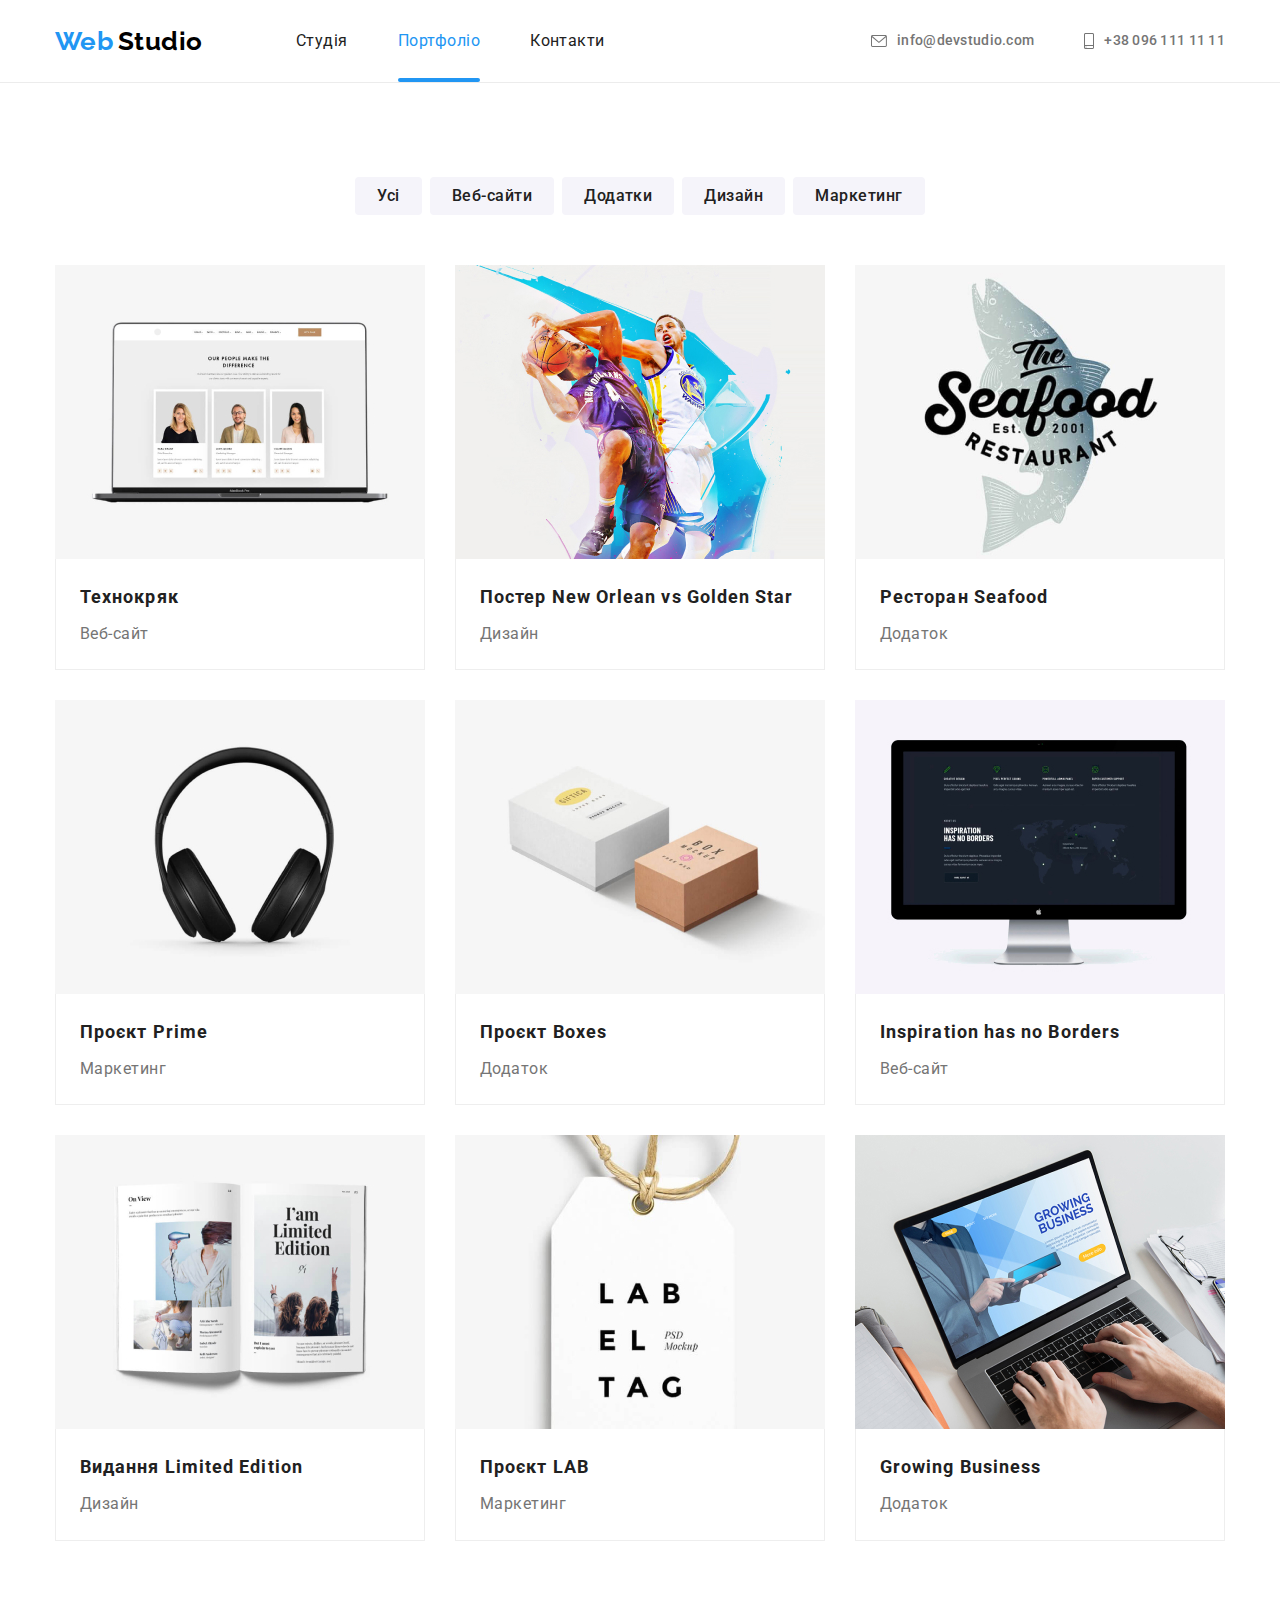
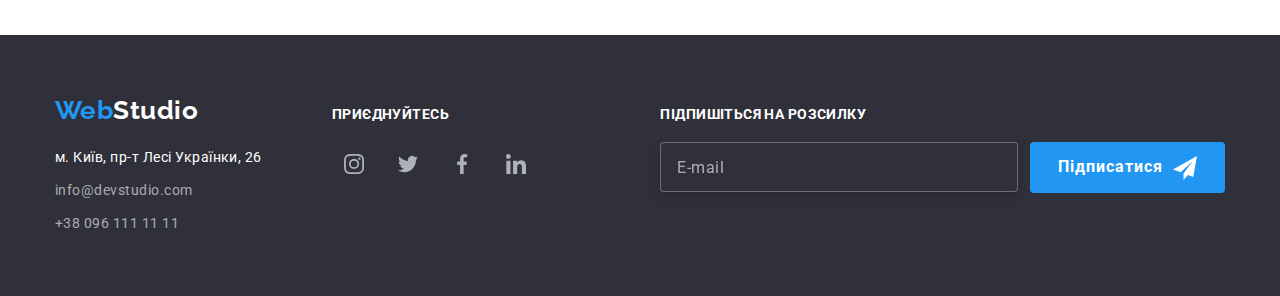
==== commit 8ab89104: "New" ====
--- a/portfolio.html
+++ b/portfolio.html
@@ -9,7 +9,7 @@
             rel="stylesheet">
     <link rel="stylesheet" href="https://cdnjs.cloudflare.com/ajax/libs/modern-normalize/1.1.0/modern-normalize.min.css">
     <link rel="stylesheet" href="./css/main.min.css">
-    <link rel="stylesheet" href="./css/styles.css">
+
 </head>
 
 <body>
--- a/css/main.min.css
+++ b/css/main.min.css
@@ -1 +1 @@
-:root{--pure-white: #ffffff;--primary-text-color: #757575;--main-text-color: #212121;--sec-title: #212121;--link-color: #2196F3;--bg-color: #F5F4FA;--bg-color-button: #2196F3;--icon-color: #AFB1B8;--border-radius: 4px;--timing-function: cubic-bezier(0.4, 0, 0.2, 1)}.hidden{position:absolute;width:1px;height:1px;margin:-1px;border:0;padding:0;white-space:nowrap;-webkit-clip-path:inset(100%);clip-path:inset(100%);clip:rect(0 0 0 0);overflow:hidden}body{color:var(--primary-text-color);background-color:var(--pure-white);font-family:Roboto,sans-serif;letter-spacing:.03em}.section{padding:94px 0}.section__title{margin-bottom:50px;color:var(--sec-title);font-weight:700;font-size:36px;line-height:1.66;text-align:center;letter-spacing:.03em}h1,h2,h3,h4,h5,h6,p{margin:0}ul{list-style:none;padding:0;margin:0}li{list-style:none}a{text-decoration:none;cursor:pointer}img{display:block}.container{width:1200px;padding-left:15px;padding-right:15px;margin:0 auto}.header{border-bottom:1px solid #ececec}.header__helmet,.nav,.nav__list,.contacts{display:-webkit-box;display:-ms-flexbox;display:flex;-webkit-box-align:center;-ms-flex-align:center;align-items:center}.nav__list{margin-left:93px}.nav__list .nav__link--active{color:var(--link-color)}.nav__link{display:block;position:relative;padding:32px 0;color:var(--main-text-color);-webkit-transition:color 250ms var(--timing-function);transition:color 250ms var(--timing-function)}.nav__link:hover,.nav__link:focus{color:var(--link-color)}.nav__link::after{content:"";display:block;position:absolute;bottom:0;width:100%;height:4px;border-radius:2px;background-color:var(--link-color);-webkit-transform:scaleX(0);transform:scaleX(0);-webkit-transition:-webkit-transform 250ms var(--timing-function);transition:-webkit-transform 250ms var(--timing-function);transition:transform 250ms var(--timing-function);transition:transform 250ms var(--timing-function), -webkit-transform 250ms var(--timing-function)}.nav__link:hover::after,.nav__link:focus::after{display:block;-webkit-transform:scaleX(1);transform:scaleX(1)}.nav__item:not(:last-child){margin-right:50px}.nav__link--active::after{content:"";display:block;position:absolute;bottom:0;width:100%;height:4px;border-radius:2px;background-color:var(--link-color);-webkit-transform:scaleX(1);transform:scaleX(1)}.contacts{margin-left:auto}.contacts .contacts__item+.contacts__item{margin-left:50px}.contacts__link{display:-webkit-box;display:-ms-flexbox;display:flex;-webkit-box-align:center;-ms-flex-align:center;align-items:center;color:var(--primary-text-color);-webkit-transition:color 250ms var(--timing-function);transition:color 250ms var(--timing-function)}.contacts__link:hover,.contacts__link:focus{color:var(--link-color)}.contacts__icon{margin-right:10px;fill:var(--primary-text-color)}.contacts__link:hover>.contacts__icon,.contacts__link:focus>.contacts__icon{fill:var(--link-color)}.nav-list .nav__item,.contacts .contacts__link{font-weight:500;font-size:14px;line-height:1.14;letter-spacing:.02em}.hero{max-width:1600px;height:600px;padding-top:200px;padding-bottom:200px;margin:0 auto;background-image:-webkit-gradient(linear, left top, right top, from(rgba(47, 48, 58, 0.4)), to(rgba(47, 48, 58, 0.4))),url(../images/hero-img.jpg);background-image:linear-gradient(to right, rgba(47, 48, 58, 0.4), rgba(47, 48, 58, 0.4)),url(../images/hero-img.jpg);background-color:#c4c4c4;background-repeat:no-repeat;background-position:center;background-size:cover}.hero__title{margin-bottom:30px;color:var(--pure-white);font-weight:900;font-size:44px;line-height:1.36;text-align:center;letter-spacing:.06em;text-transform:uppercase}.edge{display:-webkit-box;display:-ms-flexbox;display:flex;-webkit-box-pack:justify;-ms-flex-pack:justify;justify-content:space-between}.edge__item{width:calc((100% - 90px)/4);margin-right:30px}.edge__item:last-child{margin-right:0}.edge__case{display:-webkit-box;display:-ms-flexbox;display:flex;-webkit-box-pack:center;-ms-flex-pack:center;justify-content:center;-webkit-box-align:center;-ms-flex-align:center;align-items:center;width:270px;height:120px;margin-bottom:30px;border-radius:var(--border-radius);background-color:var(--bg-color)}.edge__icon{fill:var(--main-text-color)}.edge__title{margin-bottom:10px;color:var(--main-text-color);font-weight:700;font-size:14px;line-height:1.14}.edge__text{font-weight:400;font-size:14px;line-height:1.71;letter-spacing:.03em}.section--pt{padding-top:0}.bussines{display:-webkit-box;display:-ms-flexbox;display:flex;-webkit-box-pack:justify;-ms-flex-pack:justify;justify-content:space-between}.bussines__father{position:relative}.bussines__son{display:-webkit-box;display:-ms-flexbox;display:flex;-webkit-box-pack:center;-ms-flex-pack:center;justify-content:center;-webkit-box-align:center;-ms-flex-align:center;align-items:center;position:absolute;width:100%;height:70px;bottom:0;background-color:rgba(47,48,58,.8)}.bussines__title{font-weight:700;font-size:14px;line-height:1.14;text-align:center;letter-spacing:.03em;text-transform:uppercase;color:var(--pure-white)}.section--bg{background-color:var(--bg-color)}.our-team{display:-webkit-box;display:-ms-flexbox;display:flex;-webkit-box-pack:justify;-ms-flex-pack:justify;justify-content:space-between}.our-team__item{background-color:var(--pure-white);-webkit-box-shadow:0px 1px 3px rgba(0,0,0,.12),0px 1px 1px rgba(0,0,0,.14),0px 2px 1px rgba(0,0,0,.2);box-shadow:0px 1px 3px rgba(0,0,0,.12),0px 1px 1px rgba(0,0,0,.14),0px 2px 1px rgba(0,0,0,.2);border-radius:0px 0px 4px 4px}.our-team__wadding{padding:30px 0}.our-team__title{color:var(--sec-title);margin-bottom:10px;font-weight:500;font-size:16px;line-height:1.2;text-align:center;letter-spacing:.03em}.our-team__text{padding-bottom:16px;font-weight:400;font-size:16px;line-height:1.2;text-align:center;letter-spacing:.03em}.clients{display:-webkit-box;display:-ms-flexbox;display:flex;-webkit-box-pack:justify;-ms-flex-pack:justify;justify-content:space-between}.clients__link{display:-webkit-box;display:-ms-flexbox;display:flex;-webkit-box-align:center;-ms-flex-align:center;align-items:center;-webkit-box-pack:center;-ms-flex-pack:center;justify-content:center;width:170px;height:92px;border:1px solid var(--icon-color);border-radius:4px;-webkit-transition:border 250ms var(--timing-function);transition:border 250ms var(--timing-function)}.clients__link:hover,.clients__link:focus{border:1px solid var(--link-color)}.clients__icon{fill:var(--icon-color);-webkit-transition:fill 250ms var(--timing-function);transition:fill 250ms var(--timing-function)}.clients__link:hover>.clients__icon,.clients__link:focus>.clients__icon{fill:var(--link-color)}.logo{font-family:Raleway,sans-serif;font-weight:700;font-size:26px;line-height:1.2;color:#2196f3}.logo--head{color:#000}.logo--footer{color:var(--pure-white)}.hero__button{color:var(--pure-white);background-color:var(--bg-color-button);-webkit-box-shadow:0 4px 4px 0 rgba(0,0,0,.25);box-shadow:0 4px 4px 0 rgba(0,0,0,.25);font-weight:700;font-size:16px;line-height:1.88;display:-webkit-box;display:-ms-flexbox;display:flex;-webkit-box-align:center;-ms-flex-align:center;align-items:center;letter-spacing:.06em;border:none;border-radius:var(--border-radius);padding:10px 32px;margin:0 auto;cursor:pointer;-webkit-transition:background-color 250ms var(--timing-function);transition:background-color 250ms var(--timing-function)}.hero__button:hover,.hero__button:focus{background-color:#188ce8;-webkit-box-shadow:0px 4px 4px rgba(0,0,0,.15);box-shadow:0px 4px 4px rgba(0,0,0,.15);border-radius:4px}.port-buttons{display:-webkit-box;display:-ms-flexbox;display:flex;-webkit-box-pack:center;-ms-flex-pack:center;justify-content:center;margin-bottom:50px}.port-buttons .port-buttons__list+.port-buttons__list{margin-left:8px}.port-buttons__button{color:var(--main-text-color);background-color:#f5f4fa;border:none;font-weight:500;font-size:16px;line-height:1.62;text-align:center;letter-spacing:.03em;border-radius:var(--border-radius);padding:6px 22px;cursor:pointer;-webkit-transition:color 250ms var(--timing-function),background-color 250ms var(--timing-function),border-color 250ms var(--timing-function),-webkit-box-shadow 250ms var(--timing-function);transition:color 250ms var(--timing-function),background-color 250ms var(--timing-function),border-color 250ms var(--timing-function),-webkit-box-shadow 250ms var(--timing-function);transition:color 250ms var(--timing-function),background-color 250ms var(--timing-function),border-color 250ms var(--timing-function),box-shadow 250ms var(--timing-function);transition:color 250ms var(--timing-function),background-color 250ms var(--timing-function),border-color 250ms var(--timing-function),box-shadow 250ms var(--timing-function),-webkit-box-shadow 250ms var(--timing-function)}.port-buttons__button:hover,.port-buttons__button:focus{color:#fff;background-color:var(--bg-color-button);border-color:var(--bg-color-button);-webkit-box-shadow:0px 3px 1px rgba(0,0,0,.1),0px 1px 2px rgba(0,0,0,.08),0px 2px 2px rgba(0,0,0,.12);box-shadow:0px 3px 1px rgba(0,0,0,.1),0px 1px 2px rgba(0,0,0,.08),0px 2px 2px rgba(0,0,0,.12)}.footer__button{font-weight:700;font-size:16px;line-height:1.88;display:-webkit-box;display:-ms-flexbox;display:flex;-webkit-box-align:center;-ms-flex-align:center;align-items:center;text-align:center;letter-spacing:.06em;border:none;border-radius:var(--border-radius);margin-left:12px;padding:10px 28px;cursor:pointer;color:var(--pure-white);background-color:var(--bg-color-button);-webkit-transition:background-color 250ms var(--timing-function);transition:background-color 250ms var(--timing-function)}.footer__button:hover,.footer__button:focus{background-color:#188ce8;-webkit-box-shadow:0px 4px 4px rgba(0,0,0,.15);box-shadow:0px 4px 4px rgba(0,0,0,.15);border-radius:4px}.footer__button--icon-ml{margin-left:10px}.modal__button-close{position:absolute;top:8px;right:8px;display:-webkit-box;display:-ms-flexbox;display:flex;-webkit-box-pack:center;-ms-flex-pack:center;justify-content:center;-webkit-box-align:center;-ms-flex-align:center;align-items:center;width:30px;height:30px;padding:0;background-color:var(--pure-white);border:1px solid rgba(0,0,0,.1);border-radius:50px;-webkit-transition:fill 250ms var(--timing-function);transition:fill 250ms var(--timing-function);cursor:pointer}.modal__button-close:hover,.modal__button-close:focus{fill:var(--link-color)}.modal__button{color:var(--pure-white);background-color:var(--bg-color-button);font-weight:700;font-size:16px;line-height:1.88;display:-webkit-box;display:-ms-flexbox;display:flex;-webkit-box-align:center;-ms-flex-align:center;align-items:center;text-align:center;letter-spacing:.06em;border:none;border-radius:var(--border-radius);margin:0 auto;padding:10px 52px;cursor:pointer;-webkit-transition:background-color 250ms var(--timing-function);transition:background-color 250ms var(--timing-function)}.modal__button:hover,.modal__button:focus{background-color:#188ce8;-webkit-box-shadow:0px 4px 4px rgba(0,0,0,.15);box-shadow:0px 4px 4px rgba(0,0,0,.15);border-radius:var(--border-radius)}.backdrop{position:fixed;top:0;bottom:0;left:0;right:0;background-color:rgba(0,0,0,.2);opacity:1;-webkit-transition:opacity 250ms var(--timing-function);transition:opacity 250ms var(--timing-function)}.backdrop.is-hidden{opacity:0;pointer-events:none;visibility:hidden}.modal{position:absolute;top:50%;left:50%;-webkit-transform:translate(-50%, -50%);transform:translate(-50%, -50%);width:528px;min-height:581px;padding:40px;background-color:var(--pure-white);-webkit-box-shadow:0px 1px 3px rgba(0,0,0,.12),0px 1px 1px rgba(0,0,0,.14),0px 2px 1px rgba(0,0,0,.2);box-shadow:0px 1px 3px rgba(0,0,0,.12),0px 1px 1px rgba(0,0,0,.14),0px 2px 1px rgba(0,0,0,.2);border-radius:var(--border-radius)}.modal__title{margin-bottom:12px;font-weight:700;font-size:20px;line-height:1.15;text-align:center;letter-spacing:.03em;color:var(--main-text-color)}.modal__form{display:-webkit-box;display:-ms-flexbox;display:flex;-webkit-box-orient:vertical;-webkit-box-direction:normal;-ms-flex-direction:column;flex-direction:column}.modal__form input{border:1px solid rgba(33,33,33,.2);border-radius:var(--border-radius);-webkit-transition:border-color 250ms var(--timing-function);transition:border-color 250ms var(--timing-function)}.modal__form input:hover,.modal__form input:focus{border-color:var(--link-color);outline:0}.modal__form ::-webkit-input-placeholder{font-weight:400;font-size:12px;line-height:1.67;letter-spacing:.01em;color:rgba(117,117,117,.5)}.modal__form ::-moz-placeholder{font-weight:400;font-size:12px;line-height:1.67;letter-spacing:.01em;color:rgba(117,117,117,.5)}.modal__form :-ms-input-placeholder{font-weight:400;font-size:12px;line-height:1.67;letter-spacing:.01em;color:rgba(117,117,117,.5)}.modal__form ::-ms-input-placeholder{font-weight:400;font-size:12px;line-height:1.67;letter-spacing:.01em;color:rgba(117,117,117,.5)}.modal__form ::placeholder{font-weight:400;font-size:12px;line-height:1.67;letter-spacing:.01em;color:rgba(117,117,117,.5)}.modal__label-title{font-weight:400;font-size:12px;line-height:1.67;letter-spacing:.01em}.modal__case{position:relative;display:-webkit-box;display:-ms-flexbox;display:flex;-webkit-box-orient:vertical;-webkit-box-direction:normal;-ms-flex-direction:column;flex-direction:column;margin-bottom:7px}.modal__icon{position:absolute;display:inline-block;top:11px;left:12px;fill:var(--main-text-color);-webkit-transition:fill 250ms var(--timing-function);transition:fill 250ms var(--timing-function)}.modal__input{padding-left:42px;height:40px}.modal__input:hover+.modal__icon,.modal__input:focus+.modal__icon{fill:var(--link-color)}.modal__comment{resize:none;height:120px;margin-bottom:20px;padding:12px 16px;border:1px solid rgba(33,33,33,.2);border-radius:var(--border-radius);-webkit-transition:border-color 250ms var(--timing-function);transition:border-color 250ms var(--timing-function)}.modal__comment:hover,.modal__comment:focus{border:1px solid var(--link-color);outline:0}.modal__license{display:-webkit-box;display:-ms-flexbox;display:flex;-webkit-box-pack:center;-ms-flex-pack:center;justify-content:center;font-weight:400;font-size:14px;line-height:1.71;letter-spacing:.03em;margin-bottom:30px}.modal__license-label{display:-webkit-box;display:-ms-flexbox;display:flex;-webkit-box-align:center;-ms-flex-align:center;align-items:center;margin-right:4px;-webkit-user-select:none;-moz-user-select:none;-ms-user-select:none;user-select:none}.modal__checkbox{position:absolute;-webkit-appearance:none;-moz-appearance:none;appearance:none}.modal__checkbox-icon{margin-right:7px}.modal__checkbox-icon .modal__icon-unchecked{fill:var(--main-text-color);-webkit-transition:opacity 250ms;transition:opacity 250ms}.modal__checkbox-icon .modal__icon-checked{opacity:0;-webkit-transition:opacity 250ms;transition:opacity 250ms}.modal__checkbox:checked+.modal__checkbox-icon .modal__icon-checked{opacity:1}.modal__license-link{-webkit-text-decoration-line:underline;text-decoration-line:underline;color:var(--link-color)}.socials{display:-webkit-box;display:-ms-flexbox;display:flex;-webkit-box-pack:justify;-ms-flex-pack:justify;justify-content:space-between;margin:0 32px}.socials__link{display:-webkit-box;display:-ms-flexbox;display:flex;-webkit-box-align:center;-ms-flex-align:center;align-items:center;-webkit-box-pack:center;-ms-flex-pack:center;justify-content:center;width:44px;height:44px;border-radius:50%;-webkit-transition:background-color 250ms var(--timing-function);transition:background-color 250ms var(--timing-function)}.socials__link:hover,.socials__link:focus{background-color:var(--link-color)}.socials__icon{fill:var(--icon-color);-webkit-transition:fill 250ms var(--timing-function);transition:fill 250ms var(--timing-function)}.socials__link:hover>.socials__icon,.socials__link:focus>.socials__icon{fill:var(--pure-white)}/*# sourceMappingURL=main.min.css.map */+:root{--pure-white: #ffffff;--primary-text-color: #757575;--main-text-color: #212121;--sec-title: #212121;--link-color: #2196F3;--bg-color: #F5F4FA;--bg-color-button: #2196F3;--icon-color: #AFB1B8;--border-radius: 4px;--timing-function: cubic-bezier(0.4, 0, 0.2, 1)}.hidden{position:absolute;width:1px;height:1px;margin:-1px;border:0;padding:0;white-space:nowrap;-webkit-clip-path:inset(100%);clip-path:inset(100%);clip:rect(0 0 0 0);overflow:hidden}body{color:var(--primary-text-color);background-color:var(--pure-white);font-family:Roboto,sans-serif;letter-spacing:.03em}.section{padding:94px 0}.section__title{margin-bottom:50px;color:var(--sec-title);font-weight:700;font-size:36px;line-height:1.66;text-align:center;letter-spacing:.03em}h1,h2,h3,h4,h5,h6,p{margin:0}ul{list-style:none;padding:0;margin:0}li{list-style:none}a{text-decoration:none;cursor:pointer}img{display:block}.container{width:1200px;padding-left:15px;padding-right:15px;margin:0 auto}.header{border-bottom:1px solid #ececec}.header__helmet,.nav,.nav__list,.contacts{display:-webkit-box;display:-ms-flexbox;display:flex;-webkit-box-align:center;-ms-flex-align:center;align-items:center}.nav__list{margin-left:93px}.nav__list .nav__link--active{color:var(--link-color)}.nav__link{display:block;position:relative;padding:32px 0;color:var(--main-text-color);-webkit-transition:color 250ms var(--timing-function);transition:color 250ms var(--timing-function)}.nav__link:hover,.nav__link:focus{color:var(--link-color)}.nav__link::after{content:"";display:block;position:absolute;bottom:0;width:100%;height:4px;border-radius:2px;background-color:var(--link-color);-webkit-transform:scaleX(0);transform:scaleX(0);-webkit-transition:-webkit-transform 250ms var(--timing-function);transition:-webkit-transform 250ms var(--timing-function);transition:transform 250ms var(--timing-function);transition:transform 250ms var(--timing-function), -webkit-transform 250ms var(--timing-function)}.nav__link:hover::after,.nav__link:focus::after{display:block;-webkit-transform:scaleX(1);transform:scaleX(1)}.nav__item:not(:last-child){margin-right:50px}.nav__link--active::after{content:"";display:block;position:absolute;bottom:0;width:100%;height:4px;border-radius:2px;background-color:var(--link-color);-webkit-transform:scaleX(1);transform:scaleX(1)}.contacts{margin-left:auto}.contacts .contacts__item+.contacts__item{margin-left:50px}.contacts__link{display:-webkit-box;display:-ms-flexbox;display:flex;-webkit-box-align:center;-ms-flex-align:center;align-items:center;color:var(--primary-text-color);-webkit-transition:color 250ms var(--timing-function);transition:color 250ms var(--timing-function)}.contacts__link:hover,.contacts__link:focus{color:var(--link-color)}.contacts__icon{margin-right:10px;fill:var(--primary-text-color)}.contacts__link:hover>.contacts__icon,.contacts__link:focus>.contacts__icon{fill:var(--link-color)}.nav-list .nav__item,.contacts .contacts__link{font-weight:500;font-size:14px;line-height:1.14;letter-spacing:.02em}.hero{max-width:1600px;padding-top:200px;padding-bottom:200px;margin:0 auto;background-image:-webkit-gradient(linear, left top, right top, from(rgba(47, 48, 58, 0.4)), to(rgba(47, 48, 58, 0.4))),url(../images/hero-img.jpg);background-image:linear-gradient(to right, rgba(47, 48, 58, 0.4), rgba(47, 48, 58, 0.4)),url(../images/hero-img.jpg);background-color:#c4c4c4;background-repeat:no-repeat;background-position:center;background-size:cover}.hero__title{margin-bottom:30px;color:var(--pure-white);font-weight:900;font-size:44px;line-height:1.36;text-align:center;letter-spacing:.06em;text-transform:uppercase}.edge{display:-webkit-box;display:-ms-flexbox;display:flex;-webkit-box-pack:justify;-ms-flex-pack:justify;justify-content:space-between}.edge__item{width:calc((100% - 90px)/4);margin-right:30px}.edge__item:last-child{margin-right:0}.edge__case{display:-webkit-box;display:-ms-flexbox;display:flex;-webkit-box-pack:center;-ms-flex-pack:center;justify-content:center;-webkit-box-align:center;-ms-flex-align:center;align-items:center;width:270px;height:120px;margin-bottom:30px;border-radius:var(--border-radius);background-color:var(--bg-color)}.edge__icon{fill:var(--main-text-color)}.edge__title{margin-bottom:10px;color:var(--main-text-color);font-weight:700;font-size:14px;line-height:1.14}.edge__text{font-weight:400;font-size:14px;line-height:1.71;letter-spacing:.03em}.section--pt{padding-top:0}.bussines{display:-webkit-box;display:-ms-flexbox;display:flex;-webkit-box-pack:justify;-ms-flex-pack:justify;justify-content:space-between}.bussines__father{position:relative}.bussines__son{display:-webkit-box;display:-ms-flexbox;display:flex;-webkit-box-pack:center;-ms-flex-pack:center;justify-content:center;-webkit-box-align:center;-ms-flex-align:center;align-items:center;position:absolute;width:100%;height:70px;bottom:0;background-color:rgba(47,48,58,.8)}.bussines__title{font-weight:700;font-size:14px;line-height:1.14;text-align:center;letter-spacing:.03em;text-transform:uppercase;color:var(--pure-white)}.section--bg{background-color:var(--bg-color)}.our-team{display:-webkit-box;display:-ms-flexbox;display:flex;-webkit-box-pack:justify;-ms-flex-pack:justify;justify-content:space-between}.our-team__item{background-color:var(--pure-white);-webkit-box-shadow:0px 1px 3px rgba(0,0,0,.12),0px 1px 1px rgba(0,0,0,.14),0px 2px 1px rgba(0,0,0,.2);box-shadow:0px 1px 3px rgba(0,0,0,.12),0px 1px 1px rgba(0,0,0,.14),0px 2px 1px rgba(0,0,0,.2);border-radius:0px 0px 4px 4px}.our-team__wadding{padding:30px 0}.our-team__title{color:var(--sec-title);margin-bottom:10px;font-weight:500;font-size:16px;line-height:1.2;text-align:center;letter-spacing:.03em}.our-team__text{padding-bottom:16px;font-weight:400;font-size:16px;line-height:1.2;text-align:center;letter-spacing:.03em}.clients{display:-webkit-box;display:-ms-flexbox;display:flex;-webkit-box-pack:justify;-ms-flex-pack:justify;justify-content:space-between}.clients__link{display:-webkit-box;display:-ms-flexbox;display:flex;-webkit-box-align:center;-ms-flex-align:center;align-items:center;-webkit-box-pack:center;-ms-flex-pack:center;justify-content:center;width:170px;height:92px;border:1px solid var(--icon-color);border-radius:4px;-webkit-transition:border 250ms var(--timing-function);transition:border 250ms var(--timing-function)}.clients__link:hover,.clients__link:focus{border:1px solid var(--link-color)}.clients__icon{fill:var(--icon-color);-webkit-transition:fill 250ms var(--timing-function);transition:fill 250ms var(--timing-function)}.clients__link:hover>.clients__icon,.clients__link:focus>.clients__icon{fill:var(--link-color)}.footer{background-color:#2f303a;padding:60px 0}.footer__case{display:-webkit-box;display:-ms-flexbox;display:flex;-webkit-box-align:baseline;-ms-flex-align:baseline;align-items:baseline}.container address{display:-webkit-box;display:-ms-flexbox;display:flex;-webkit-box-orient:vertical;-webkit-box-direction:normal;-ms-flex-direction:column;flex-direction:column;margin-top:20px}address a+a{margin-top:9px}.footer__adress{color:#fff}.footer__contact{color:rgba(255,255,255,.6);-webkit-transition:color 250ms var(--timing-function);transition:color 250ms var(--timing-function)}.footer__contact:hover,.footer__contact:focus{color:var(--link-color)}.footer__adress,.footer__contact{font-style:normal;font-weight:400;font-size:14px;line-height:1.71}.footer--margin{margin-left:70px}.footer__title{margin-bottom:20px;font-weight:700;font-size:14px;line-height:1.14;letter-spacing:.03em;text-transform:uppercase;color:var(--pure-white)}.socials.socials--footer-place{margin:0}.socials__item:not(:last-child){margin-right:10px}.socials__icon--footer-color{fill:var(--pure-white)}.footer__email{margin-left:auto}.footer__subscribe{display:-webkit-box;display:-ms-flexbox;display:flex}.footer__subscribe ::-webkit-input-placeholder{font-weight:400;font-size:16px;line-height:1.25;display:-webkit-box;display:flex;-webkit-box-align:center;align-items:center;letter-spacing:.03em;color:rgba(255,255,255,.6)}.footer__subscribe ::-moz-placeholder{font-weight:400;font-size:16px;line-height:1.25;display:flex;align-items:center;letter-spacing:.03em;color:rgba(255,255,255,.6)}.footer__subscribe :-ms-input-placeholder{font-weight:400;font-size:16px;line-height:1.25;display:-ms-flexbox;display:flex;-ms-flex-align:center;align-items:center;letter-spacing:.03em;color:rgba(255,255,255,.6)}.footer__subscribe ::-ms-input-placeholder{font-weight:400;font-size:16px;line-height:1.25;display:-ms-flexbox;display:flex;-ms-flex-align:center;align-items:center;letter-spacing:.03em;color:rgba(255,255,255,.6)}.footer__subscribe ::placeholder{font-weight:400;font-size:16px;line-height:1.25;display:-webkit-box;display:-ms-flexbox;display:flex;-webkit-box-align:center;-ms-flex-align:center;align-items:center;letter-spacing:.03em;color:rgba(255,255,255,.6)}.footer__mail{width:358px;height:50px;padding-left:16px;border:1px solid rgba(255,255,255,.3);-webkit-filter:drop-shadow(0px 4px 4px rgba(0, 0, 0, 0.15));filter:drop-shadow(0px 4px 4px rgba(0, 0, 0, 0.15));border-radius:var(--border-radius);color:var(--pure-white);background-color:#2f303a}.work-list{display:-webkit-box;display:-ms-flexbox;display:flex;-ms-flex-wrap:wrap;flex-wrap:wrap}.work-list__item{width:calc((100% - 60px)/3);margin-right:30px;margin-bottom:30px}.work-list__item:nth-child(3n){margin-right:0}.work-list__item:nth-last-child(-n+3){margin-bottom:0}.work-list__link{display:block;-webkit-transition:-webkit-box-shadow 250ms var(--timing-function);transition:-webkit-box-shadow 250ms var(--timing-function);transition:box-shadow 250ms var(--timing-function);transition:box-shadow 250ms var(--timing-function), -webkit-box-shadow 250ms var(--timing-function)}.work-list__link:hover,.work-list__link:focus{-webkit-box-shadow:0px 1px 1px rgba(0,0,0,.12),0px 4px 4px rgba(0,0,0,.06),1px 4px 6px rgba(0,0,0,.16);box-shadow:0px 1px 1px rgba(0,0,0,.12),0px 4px 4px rgba(0,0,0,.06),1px 4px 6px rgba(0,0,0,.16)}.work-list__father{position:relative;overflow:hidden}.work-list__son{position:absolute;display:-webkit-box;display:-ms-flexbox;display:flex;-webkit-box-align:center;-ms-flex-align:center;align-items:center;padding:0 24px;width:100%;height:100%;background-color:rgba(33,150,243,.9);-webkit-transform:translateY(0);transform:translateY(0);-webkit-transition:-webkit-transform 250ms var(--timing-function);transition:-webkit-transform 250ms var(--timing-function);transition:transform 250ms var(--timing-function);transition:transform 250ms var(--timing-function), -webkit-transform 250ms var(--timing-function)}.work-list__link:hover .work-list__son,.work-list__link:focus .work-list__son{-webkit-transform:translateY(-100%);transform:translateY(-100%)}.work-list__text{font-weight:400;font-size:18px;line-height:1.56;letter-spacing:.03em;color:var(--pure-white)}.work-list__wadding{padding:20px 24px;border:1px solid #eee;border-top:none}.work-list__title{margin-bottom:4px;color:var(--main-text-color);font-weight:700;font-size:18px;line-height:2;letter-spacing:.06em}.work-list__name{font-weight:400;font-size:16px;line-height:1.88;color:var(--primary-text-color)}.logo{font-family:Raleway,sans-serif;font-weight:700;font-size:26px;line-height:1.2;color:#2196f3}.logo--head{color:#000}.logo--footer{color:var(--pure-white)}.hero__button{color:var(--pure-white);background-color:var(--bg-color-button);-webkit-box-shadow:0 4px 4px 0 rgba(0,0,0,.25);box-shadow:0 4px 4px 0 rgba(0,0,0,.25);font-weight:700;font-size:16px;line-height:1.88;display:-webkit-box;display:-ms-flexbox;display:flex;-webkit-box-align:center;-ms-flex-align:center;align-items:center;letter-spacing:.06em;border:none;border-radius:var(--border-radius);padding:10px 32px;margin:0 auto;cursor:pointer;-webkit-transition:background-color 250ms var(--timing-function);transition:background-color 250ms var(--timing-function)}.hero__button:hover,.hero__button:focus{background-color:#188ce8;-webkit-box-shadow:0px 4px 4px rgba(0,0,0,.15);box-shadow:0px 4px 4px rgba(0,0,0,.15);border-radius:4px}.port-buttons{display:-webkit-box;display:-ms-flexbox;display:flex;-webkit-box-pack:center;-ms-flex-pack:center;justify-content:center;margin-bottom:50px}.port-buttons .port-buttons__list+.port-buttons__list{margin-left:8px}.port-buttons__button{color:var(--main-text-color);background-color:#f5f4fa;border:none;font-weight:500;font-size:16px;line-height:1.62;text-align:center;letter-spacing:.03em;border-radius:var(--border-radius);padding:6px 22px;cursor:pointer;-webkit-transition:color 250ms var(--timing-function),background-color 250ms var(--timing-function),border-color 250ms var(--timing-function),-webkit-box-shadow 250ms var(--timing-function);transition:color 250ms var(--timing-function),background-color 250ms var(--timing-function),border-color 250ms var(--timing-function),-webkit-box-shadow 250ms var(--timing-function);transition:color 250ms var(--timing-function),background-color 250ms var(--timing-function),border-color 250ms var(--timing-function),box-shadow 250ms var(--timing-function);transition:color 250ms var(--timing-function),background-color 250ms var(--timing-function),border-color 250ms var(--timing-function),box-shadow 250ms var(--timing-function),-webkit-box-shadow 250ms var(--timing-function)}.port-buttons__button:hover,.port-buttons__button:focus{color:#fff;background-color:var(--bg-color-button);border-color:var(--bg-color-button);-webkit-box-shadow:0px 3px 1px rgba(0,0,0,.1),0px 1px 2px rgba(0,0,0,.08),0px 2px 2px rgba(0,0,0,.12);box-shadow:0px 3px 1px rgba(0,0,0,.1),0px 1px 2px rgba(0,0,0,.08),0px 2px 2px rgba(0,0,0,.12)}.footer__button{font-weight:700;font-size:16px;line-height:1.88;display:-webkit-box;display:-ms-flexbox;display:flex;-webkit-box-align:center;-ms-flex-align:center;align-items:center;text-align:center;letter-spacing:.06em;border:none;border-radius:var(--border-radius);margin-left:12px;padding:10px 28px;cursor:pointer;color:var(--pure-white);background-color:var(--bg-color-button);-webkit-transition:background-color 250ms var(--timing-function);transition:background-color 250ms var(--timing-function)}.footer__button:hover,.footer__button:focus{background-color:#188ce8;-webkit-box-shadow:0px 4px 4px rgba(0,0,0,.15);box-shadow:0px 4px 4px rgba(0,0,0,.15);border-radius:4px}.footer__button--icon-ml{margin-left:10px}.modal__button-close{position:absolute;top:8px;right:8px;display:-webkit-box;display:-ms-flexbox;display:flex;-webkit-box-pack:center;-ms-flex-pack:center;justify-content:center;-webkit-box-align:center;-ms-flex-align:center;align-items:center;width:30px;height:30px;padding:0;background-color:var(--pure-white);border:1px solid rgba(0,0,0,.1);border-radius:50px;-webkit-transition:fill 250ms var(--timing-function);transition:fill 250ms var(--timing-function);cursor:pointer}.modal__button-close:hover,.modal__button-close:focus{fill:var(--link-color)}.modal__button{color:var(--pure-white);background-color:var(--bg-color-button);font-weight:700;font-size:16px;line-height:1.88;display:-webkit-box;display:-ms-flexbox;display:flex;-webkit-box-align:center;-ms-flex-align:center;align-items:center;text-align:center;letter-spacing:.06em;border:none;border-radius:var(--border-radius);margin:0 auto;padding:10px 52px;cursor:pointer;-webkit-transition:background-color 250ms var(--timing-function);transition:background-color 250ms var(--timing-function)}.modal__button:hover,.modal__button:focus{background-color:#188ce8;-webkit-box-shadow:0px 4px 4px rgba(0,0,0,.15);box-shadow:0px 4px 4px rgba(0,0,0,.15);border-radius:var(--border-radius)}.backdrop{position:fixed;top:0;bottom:0;left:0;right:0;background-color:rgba(0,0,0,.2);opacity:1;-webkit-transition:opacity 250ms var(--timing-function);transition:opacity 250ms var(--timing-function)}.backdrop.is-hidden{opacity:0;pointer-events:none;visibility:hidden}.modal{position:absolute;top:50%;left:50%;-webkit-transform:translate(-50%, -50%);transform:translate(-50%, -50%);width:528px;min-height:581px;padding:40px;background-color:var(--pure-white);-webkit-box-shadow:0px 1px 3px rgba(0,0,0,.12),0px 1px 1px rgba(0,0,0,.14),0px 2px 1px rgba(0,0,0,.2);box-shadow:0px 1px 3px rgba(0,0,0,.12),0px 1px 1px rgba(0,0,0,.14),0px 2px 1px rgba(0,0,0,.2);border-radius:var(--border-radius)}.modal__title{margin-bottom:12px;font-weight:700;font-size:20px;line-height:1.15;text-align:center;letter-spacing:.03em;color:var(--main-text-color)}.modal__form{display:-webkit-box;display:-ms-flexbox;display:flex;-webkit-box-orient:vertical;-webkit-box-direction:normal;-ms-flex-direction:column;flex-direction:column}.modal__form input{border:1px solid rgba(33,33,33,.2);border-radius:var(--border-radius);-webkit-transition:border-color 250ms var(--timing-function);transition:border-color 250ms var(--timing-function)}.modal__form input:hover,.modal__form input:focus{border-color:var(--link-color);outline:0}.modal__form ::-webkit-input-placeholder{font-weight:400;font-size:12px;line-height:1.67;letter-spacing:.01em;color:rgba(117,117,117,.5)}.modal__form ::-moz-placeholder{font-weight:400;font-size:12px;line-height:1.67;letter-spacing:.01em;color:rgba(117,117,117,.5)}.modal__form :-ms-input-placeholder{font-weight:400;font-size:12px;line-height:1.67;letter-spacing:.01em;color:rgba(117,117,117,.5)}.modal__form ::-ms-input-placeholder{font-weight:400;font-size:12px;line-height:1.67;letter-spacing:.01em;color:rgba(117,117,117,.5)}.modal__form ::placeholder{font-weight:400;font-size:12px;line-height:1.67;letter-spacing:.01em;color:rgba(117,117,117,.5)}.modal__label-title{font-weight:400;font-size:12px;line-height:1.67;letter-spacing:.01em}.modal__case{position:relative;display:-webkit-box;display:-ms-flexbox;display:flex;-webkit-box-orient:vertical;-webkit-box-direction:normal;-ms-flex-direction:column;flex-direction:column;margin-bottom:7px}.modal__icon{position:absolute;display:inline-block;top:11px;left:12px;fill:var(--main-text-color);-webkit-transition:fill 250ms var(--timing-function);transition:fill 250ms var(--timing-function)}.modal__input{padding-left:42px;height:40px}.modal__input:hover+.modal__icon,.modal__input:focus+.modal__icon{fill:var(--link-color)}.modal__comment{resize:none;height:120px;margin-bottom:20px;padding:12px 16px;border:1px solid rgba(33,33,33,.2);border-radius:var(--border-radius);-webkit-transition:border-color 250ms var(--timing-function);transition:border-color 250ms var(--timing-function)}.modal__comment:hover,.modal__comment:focus{border:1px solid var(--link-color);outline:0}.modal__license{display:-webkit-box;display:-ms-flexbox;display:flex;-webkit-box-pack:center;-ms-flex-pack:center;justify-content:center;font-weight:400;font-size:14px;line-height:1.71;letter-spacing:.03em;margin-bottom:30px}.modal__license-label{display:-webkit-box;display:-ms-flexbox;display:flex;-webkit-box-align:center;-ms-flex-align:center;align-items:center;margin-right:4px;-webkit-user-select:none;-moz-user-select:none;-ms-user-select:none;user-select:none}.modal__checkbox{position:absolute;-webkit-appearance:none;-moz-appearance:none;appearance:none}.modal__checkbox-icon{margin-right:7px}.modal__checkbox-icon .modal__icon-unchecked{fill:var(--main-text-color);-webkit-transition:opacity 250ms;transition:opacity 250ms}.modal__checkbox-icon .modal__icon-checked{opacity:0;-webkit-transition:opacity 250ms;transition:opacity 250ms}.modal__checkbox:checked+.modal__checkbox-icon .modal__icon-checked{opacity:1}.modal__license-link{-webkit-text-decoration-line:underline;text-decoration-line:underline;color:var(--link-color)}.socials{display:-webkit-box;display:-ms-flexbox;display:flex;-webkit-box-pack:justify;-ms-flex-pack:justify;justify-content:space-between;margin:0 32px}.socials__link{display:-webkit-box;display:-ms-flexbox;display:flex;-webkit-box-align:center;-ms-flex-align:center;align-items:center;-webkit-box-pack:center;-ms-flex-pack:center;justify-content:center;width:44px;height:44px;border-radius:50%;-webkit-transition:background-color 250ms var(--timing-function);transition:background-color 250ms var(--timing-function)}.socials__link:hover,.socials__link:focus{background-color:var(--link-color)}.socials__icon{fill:var(--icon-color);-webkit-transition:fill 250ms var(--timing-function);transition:fill 250ms var(--timing-function)}.socials__link:hover>.socials__icon,.socials__link:focus>.socials__icon{fill:var(--pure-white)}/*# sourceMappingURL=main.min.css.map */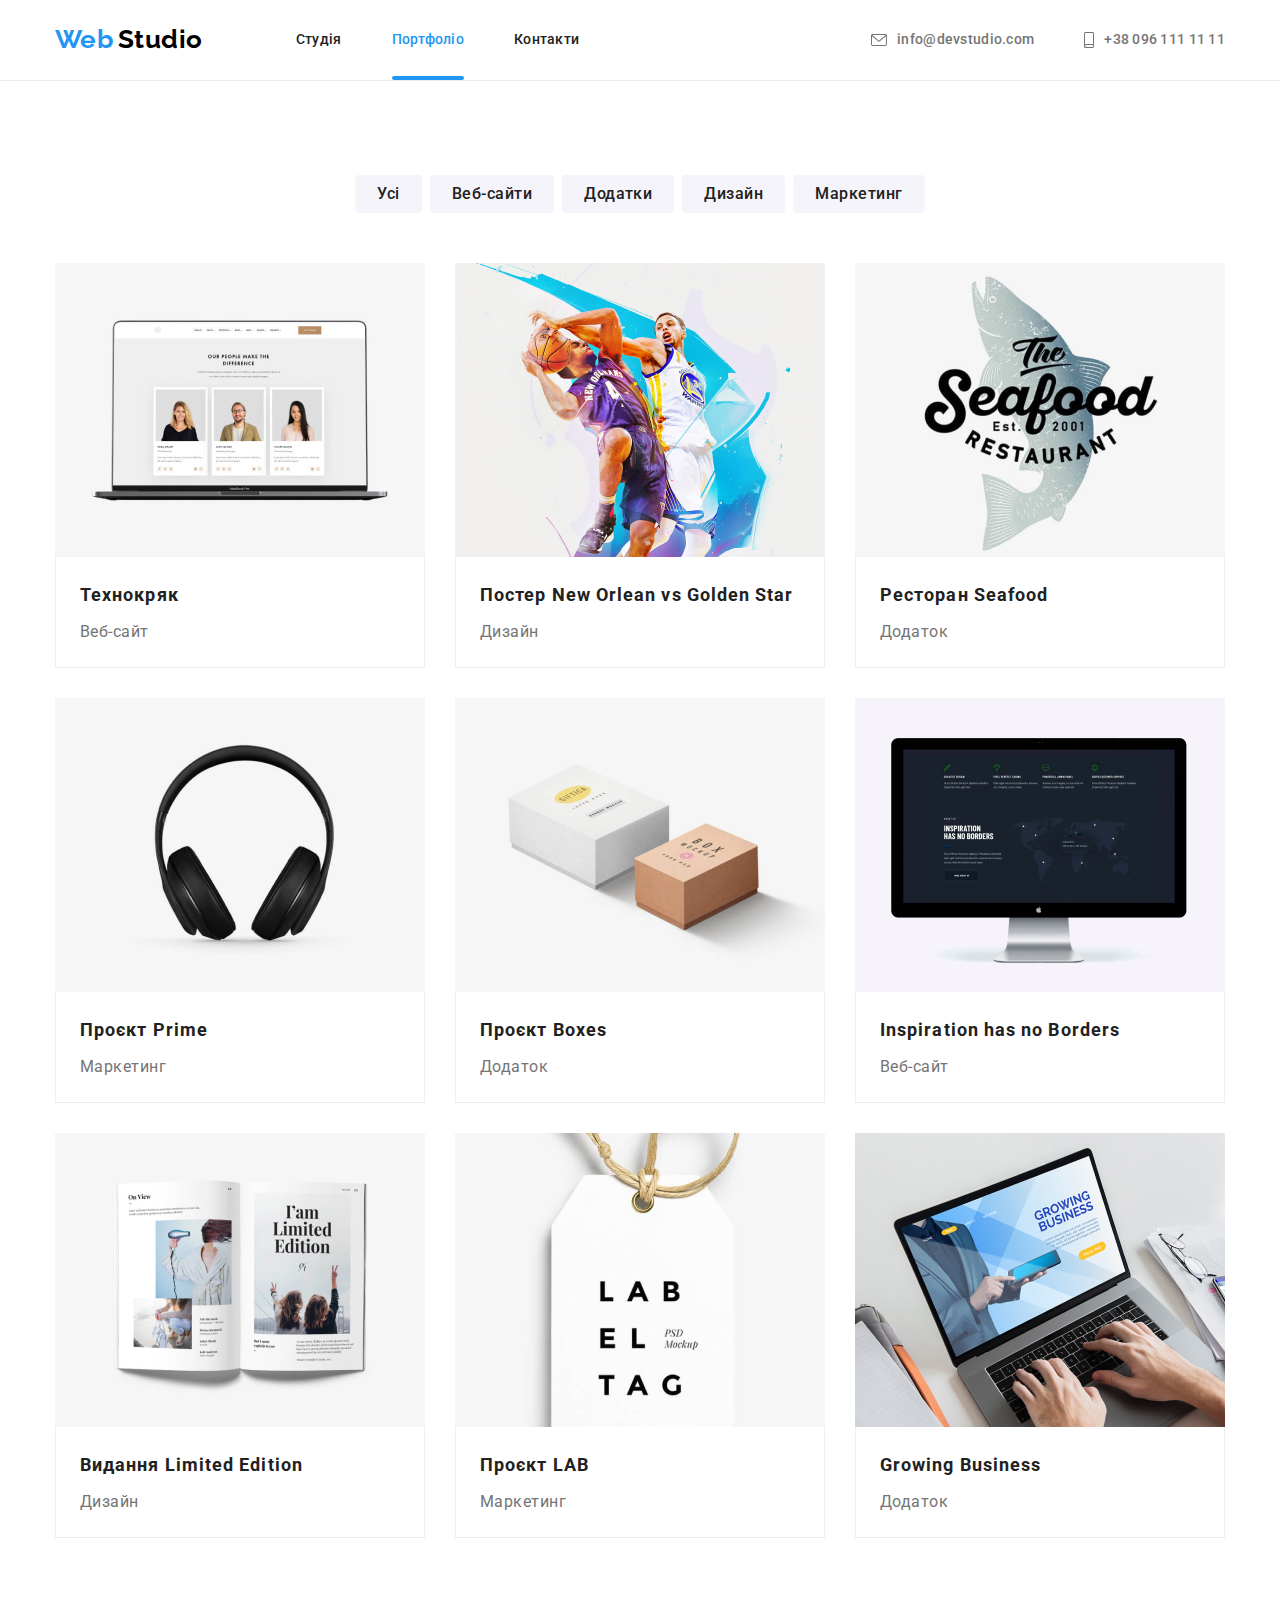
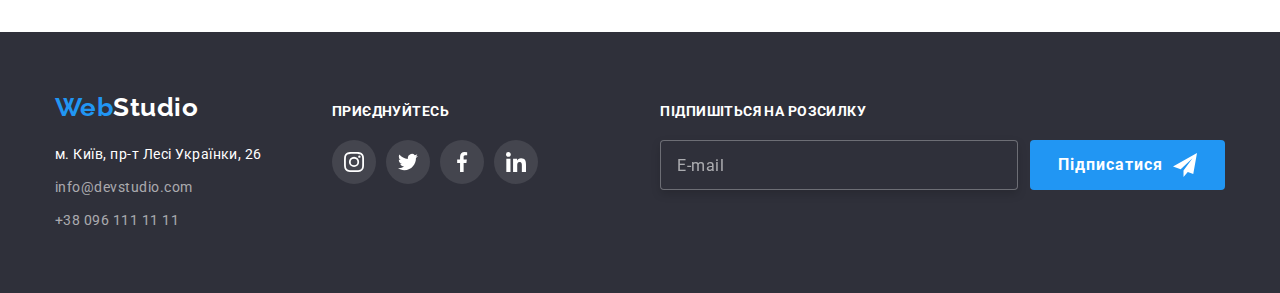
==== commit bf593058: "New" ====
--- a/portfolio.html
+++ b/portfolio.html
@@ -239,28 +239,28 @@
                 <h3 class="footer__title">Приєднуйтесь</h3>
                 <ul class="socials socials--footer-place">
                     <li class="socials__item">
-                        <a class="socials__link" target="_blank" rel="noopener noreferrer" href="">
+                        <a class="socials__link socials__link--bg" target="_blank" rel="noopener noreferrer" href="">
                             <svg class="socials__icon socials__icon--footer-color" width="20" height="20">
                                 <use href="./images/icons.svg#team-instagram"></use>
                             </svg>
                         </a>
                     </li>
                     <li class="socials__item">
-                        <a class="socials__link" target="_blank" rel="noopener noreferrer" href="">
+                        <a class="socials__link socials__link--bg" target="_blank" rel="noopener noreferrer" href="">
                             <svg class="socials__icon socials__icon--footer-color" width="20" height="20">
                                 <use href="./images/icons.svg#team-twitter"></use>
                             </svg>
                         </a>
                     </li>
                     <li class="socials__item">
-                        <a class="socials__link" target="_blank" rel="noopener noreferrer" href="">
+                        <a class="socials__link socials__link--bg" target="_blank" rel="noopener noreferrer" href="">
                             <svg class="socials__icon socials__icon--footer-color" width="20" height="20">
                                 <use href="./images/icons.svg#team-facebook"></use>
                             </svg>
                         </a>
                     </li>
                     <li class="socials__item">
-                        <a class="socials__link" target="_blank" rel="noopener noreferrer" href="">
+                        <a class="socials__link socials__link--bg" target="_blank" rel="noopener noreferrer" href="">
                             <svg class="socials__icon socials__icon--footer-color" width="20" height="20">
                                 <use href="./images/icons.svg#team-linkedin"></use>
                             </svg>
--- a/css/main.min.css
+++ b/css/main.min.css
@@ -1 +1 @@
-:root{--pure-white: #ffffff;--primary-text-color: #757575;--main-text-color: #212121;--sec-title: #212121;--link-color: #2196F3;--bg-color: #F5F4FA;--bg-color-button: #2196F3;--icon-color: #AFB1B8;--border-radius: 4px;--timing-function: cubic-bezier(0.4, 0, 0.2, 1)}.hidden{position:absolute;width:1px;height:1px;margin:-1px;border:0;padding:0;white-space:nowrap;-webkit-clip-path:inset(100%);clip-path:inset(100%);clip:rect(0 0 0 0);overflow:hidden}body{color:var(--primary-text-color);background-color:var(--pure-white);font-family:Roboto,sans-serif;letter-spacing:.03em}.section{padding:94px 0}.section__title{margin-bottom:50px;color:var(--sec-title);font-weight:700;font-size:36px;line-height:1.66;text-align:center;letter-spacing:.03em}h1,h2,h3,h4,h5,h6,p{margin:0}ul{list-style:none;padding:0;margin:0}li{list-style:none}a{text-decoration:none;cursor:pointer}img{display:block}.container{width:1200px;padding-left:15px;padding-right:15px;margin:0 auto}.header{border-bottom:1px solid #ececec}.header__helmet,.nav,.nav__list,.contacts{display:-webkit-box;display:-ms-flexbox;display:flex;-webkit-box-align:center;-ms-flex-align:center;align-items:center}.nav__list{margin-left:93px}.nav__list .nav__link--active{color:var(--link-color)}.nav__link{display:block;position:relative;padding:32px 0;color:var(--main-text-color);-webkit-transition:color 250ms var(--timing-function);transition:color 250ms var(--timing-function)}.nav__link:hover,.nav__link:focus{color:var(--link-color)}.nav__link::after{content:"";display:block;position:absolute;bottom:0;width:100%;height:4px;border-radius:2px;background-color:var(--link-color);-webkit-transform:scaleX(0);transform:scaleX(0);-webkit-transition:-webkit-transform 250ms var(--timing-function);transition:-webkit-transform 250ms var(--timing-function);transition:transform 250ms var(--timing-function);transition:transform 250ms var(--timing-function), -webkit-transform 250ms var(--timing-function)}.nav__link:hover::after,.nav__link:focus::after{display:block;-webkit-transform:scaleX(1);transform:scaleX(1)}.nav__item:not(:last-child){margin-right:50px}.nav__link--active::after{content:"";display:block;position:absolute;bottom:0;width:100%;height:4px;border-radius:2px;background-color:var(--link-color);-webkit-transform:scaleX(1);transform:scaleX(1)}.contacts{margin-left:auto}.contacts .contacts__item+.contacts__item{margin-left:50px}.contacts__link{display:-webkit-box;display:-ms-flexbox;display:flex;-webkit-box-align:center;-ms-flex-align:center;align-items:center;color:var(--primary-text-color);-webkit-transition:color 250ms var(--timing-function);transition:color 250ms var(--timing-function)}.contacts__link:hover,.contacts__link:focus{color:var(--link-color)}.contacts__icon{margin-right:10px;fill:var(--primary-text-color)}.contacts__link:hover>.contacts__icon,.contacts__link:focus>.contacts__icon{fill:var(--link-color)}.nav-list .nav__item,.contacts .contacts__link{font-weight:500;font-size:14px;line-height:1.14;letter-spacing:.02em}.hero{max-width:1600px;padding-top:200px;padding-bottom:200px;margin:0 auto;background-image:-webkit-gradient(linear, left top, right top, from(rgba(47, 48, 58, 0.4)), to(rgba(47, 48, 58, 0.4))),url(../images/hero-img.jpg);background-image:linear-gradient(to right, rgba(47, 48, 58, 0.4), rgba(47, 48, 58, 0.4)),url(../images/hero-img.jpg);background-color:#c4c4c4;background-repeat:no-repeat;background-position:center;background-size:cover}.hero__title{margin-bottom:30px;color:var(--pure-white);font-weight:900;font-size:44px;line-height:1.36;text-align:center;letter-spacing:.06em;text-transform:uppercase}.edge{display:-webkit-box;display:-ms-flexbox;display:flex;-webkit-box-pack:justify;-ms-flex-pack:justify;justify-content:space-between}.edge__item{width:calc((100% - 90px)/4);margin-right:30px}.edge__item:last-child{margin-right:0}.edge__case{display:-webkit-box;display:-ms-flexbox;display:flex;-webkit-box-pack:center;-ms-flex-pack:center;justify-content:center;-webkit-box-align:center;-ms-flex-align:center;align-items:center;width:270px;height:120px;margin-bottom:30px;border-radius:var(--border-radius);background-color:var(--bg-color)}.edge__icon{fill:var(--main-text-color)}.edge__title{margin-bottom:10px;color:var(--main-text-color);font-weight:700;font-size:14px;line-height:1.14}.edge__text{font-weight:400;font-size:14px;line-height:1.71;letter-spacing:.03em}.section--pt{padding-top:0}.bussines{display:-webkit-box;display:-ms-flexbox;display:flex;-webkit-box-pack:justify;-ms-flex-pack:justify;justify-content:space-between}.bussines__father{position:relative}.bussines__son{display:-webkit-box;display:-ms-flexbox;display:flex;-webkit-box-pack:center;-ms-flex-pack:center;justify-content:center;-webkit-box-align:center;-ms-flex-align:center;align-items:center;position:absolute;width:100%;height:70px;bottom:0;background-color:rgba(47,48,58,.8)}.bussines__title{font-weight:700;font-size:14px;line-height:1.14;text-align:center;letter-spacing:.03em;text-transform:uppercase;color:var(--pure-white)}.section--bg{background-color:var(--bg-color)}.our-team{display:-webkit-box;display:-ms-flexbox;display:flex;-webkit-box-pack:justify;-ms-flex-pack:justify;justify-content:space-between}.our-team__item{background-color:var(--pure-white);-webkit-box-shadow:0px 1px 3px rgba(0,0,0,.12),0px 1px 1px rgba(0,0,0,.14),0px 2px 1px rgba(0,0,0,.2);box-shadow:0px 1px 3px rgba(0,0,0,.12),0px 1px 1px rgba(0,0,0,.14),0px 2px 1px rgba(0,0,0,.2);border-radius:0px 0px 4px 4px}.our-team__wadding{padding:30px 0}.our-team__title{color:var(--sec-title);margin-bottom:10px;font-weight:500;font-size:16px;line-height:1.2;text-align:center;letter-spacing:.03em}.our-team__text{padding-bottom:16px;font-weight:400;font-size:16px;line-height:1.2;text-align:center;letter-spacing:.03em}.clients{display:-webkit-box;display:-ms-flexbox;display:flex;-webkit-box-pack:justify;-ms-flex-pack:justify;justify-content:space-between}.clients__link{display:-webkit-box;display:-ms-flexbox;display:flex;-webkit-box-align:center;-ms-flex-align:center;align-items:center;-webkit-box-pack:center;-ms-flex-pack:center;justify-content:center;width:170px;height:92px;border:1px solid var(--icon-color);border-radius:4px;-webkit-transition:border 250ms var(--timing-function);transition:border 250ms var(--timing-function)}.clients__link:hover,.clients__link:focus{border:1px solid var(--link-color)}.clients__icon{fill:var(--icon-color);-webkit-transition:fill 250ms var(--timing-function);transition:fill 250ms var(--timing-function)}.clients__link:hover>.clients__icon,.clients__link:focus>.clients__icon{fill:var(--link-color)}.footer{background-color:#2f303a;padding:60px 0}.footer__case{display:-webkit-box;display:-ms-flexbox;display:flex;-webkit-box-align:baseline;-ms-flex-align:baseline;align-items:baseline}.container address{display:-webkit-box;display:-ms-flexbox;display:flex;-webkit-box-orient:vertical;-webkit-box-direction:normal;-ms-flex-direction:column;flex-direction:column;margin-top:20px}address a+a{margin-top:9px}.footer__adress{color:#fff}.footer__contact{color:rgba(255,255,255,.6);-webkit-transition:color 250ms var(--timing-function);transition:color 250ms var(--timing-function)}.footer__contact:hover,.footer__contact:focus{color:var(--link-color)}.footer__adress,.footer__contact{font-style:normal;font-weight:400;font-size:14px;line-height:1.71}.footer--margin{margin-left:70px}.footer__title{margin-bottom:20px;font-weight:700;font-size:14px;line-height:1.14;letter-spacing:.03em;text-transform:uppercase;color:var(--pure-white)}.socials.socials--footer-place{margin:0}.socials__item:not(:last-child){margin-right:10px}.socials__icon--footer-color{fill:var(--pure-white)}.footer__email{margin-left:auto}.footer__subscribe{display:-webkit-box;display:-ms-flexbox;display:flex}.footer__subscribe ::-webkit-input-placeholder{font-weight:400;font-size:16px;line-height:1.25;display:-webkit-box;display:flex;-webkit-box-align:center;align-items:center;letter-spacing:.03em;color:rgba(255,255,255,.6)}.footer__subscribe ::-moz-placeholder{font-weight:400;font-size:16px;line-height:1.25;display:flex;align-items:center;letter-spacing:.03em;color:rgba(255,255,255,.6)}.footer__subscribe :-ms-input-placeholder{font-weight:400;font-size:16px;line-height:1.25;display:-ms-flexbox;display:flex;-ms-flex-align:center;align-items:center;letter-spacing:.03em;color:rgba(255,255,255,.6)}.footer__subscribe ::-ms-input-placeholder{font-weight:400;font-size:16px;line-height:1.25;display:-ms-flexbox;display:flex;-ms-flex-align:center;align-items:center;letter-spacing:.03em;color:rgba(255,255,255,.6)}.footer__subscribe ::placeholder{font-weight:400;font-size:16px;line-height:1.25;display:-webkit-box;display:-ms-flexbox;display:flex;-webkit-box-align:center;-ms-flex-align:center;align-items:center;letter-spacing:.03em;color:rgba(255,255,255,.6)}.footer__mail{width:358px;height:50px;padding-left:16px;border:1px solid rgba(255,255,255,.3);-webkit-filter:drop-shadow(0px 4px 4px rgba(0, 0, 0, 0.15));filter:drop-shadow(0px 4px 4px rgba(0, 0, 0, 0.15));border-radius:var(--border-radius);color:var(--pure-white);background-color:#2f303a}.work-list{display:-webkit-box;display:-ms-flexbox;display:flex;-ms-flex-wrap:wrap;flex-wrap:wrap}.work-list__item{width:calc((100% - 60px)/3);margin-right:30px;margin-bottom:30px}.work-list__item:nth-child(3n){margin-right:0}.work-list__item:nth-last-child(-n+3){margin-bottom:0}.work-list__link{display:block;-webkit-transition:-webkit-box-shadow 250ms var(--timing-function);transition:-webkit-box-shadow 250ms var(--timing-function);transition:box-shadow 250ms var(--timing-function);transition:box-shadow 250ms var(--timing-function), -webkit-box-shadow 250ms var(--timing-function)}.work-list__link:hover,.work-list__link:focus{-webkit-box-shadow:0px 1px 1px rgba(0,0,0,.12),0px 4px 4px rgba(0,0,0,.06),1px 4px 6px rgba(0,0,0,.16);box-shadow:0px 1px 1px rgba(0,0,0,.12),0px 4px 4px rgba(0,0,0,.06),1px 4px 6px rgba(0,0,0,.16)}.work-list__father{position:relative;overflow:hidden}.work-list__son{position:absolute;display:-webkit-box;display:-ms-flexbox;display:flex;-webkit-box-align:center;-ms-flex-align:center;align-items:center;padding:0 24px;width:100%;height:100%;background-color:rgba(33,150,243,.9);-webkit-transform:translateY(0);transform:translateY(0);-webkit-transition:-webkit-transform 250ms var(--timing-function);transition:-webkit-transform 250ms var(--timing-function);transition:transform 250ms var(--timing-function);transition:transform 250ms var(--timing-function), -webkit-transform 250ms var(--timing-function)}.work-list__link:hover .work-list__son,.work-list__link:focus .work-list__son{-webkit-transform:translateY(-100%);transform:translateY(-100%)}.work-list__text{font-weight:400;font-size:18px;line-height:1.56;letter-spacing:.03em;color:var(--pure-white)}.work-list__wadding{padding:20px 24px;border:1px solid #eee;border-top:none}.work-list__title{margin-bottom:4px;color:var(--main-text-color);font-weight:700;font-size:18px;line-height:2;letter-spacing:.06em}.work-list__name{font-weight:400;font-size:16px;line-height:1.88;color:var(--primary-text-color)}.logo{font-family:Raleway,sans-serif;font-weight:700;font-size:26px;line-height:1.2;color:#2196f3}.logo--head{color:#000}.logo--footer{color:var(--pure-white)}.hero__button{color:var(--pure-white);background-color:var(--bg-color-button);-webkit-box-shadow:0 4px 4px 0 rgba(0,0,0,.25);box-shadow:0 4px 4px 0 rgba(0,0,0,.25);font-weight:700;font-size:16px;line-height:1.88;display:-webkit-box;display:-ms-flexbox;display:flex;-webkit-box-align:center;-ms-flex-align:center;align-items:center;letter-spacing:.06em;border:none;border-radius:var(--border-radius);padding:10px 32px;margin:0 auto;cursor:pointer;-webkit-transition:background-color 250ms var(--timing-function);transition:background-color 250ms var(--timing-function)}.hero__button:hover,.hero__button:focus{background-color:#188ce8;-webkit-box-shadow:0px 4px 4px rgba(0,0,0,.15);box-shadow:0px 4px 4px rgba(0,0,0,.15);border-radius:4px}.port-buttons{display:-webkit-box;display:-ms-flexbox;display:flex;-webkit-box-pack:center;-ms-flex-pack:center;justify-content:center;margin-bottom:50px}.port-buttons .port-buttons__list+.port-buttons__list{margin-left:8px}.port-buttons__button{color:var(--main-text-color);background-color:#f5f4fa;border:none;font-weight:500;font-size:16px;line-height:1.62;text-align:center;letter-spacing:.03em;border-radius:var(--border-radius);padding:6px 22px;cursor:pointer;-webkit-transition:color 250ms var(--timing-function),background-color 250ms var(--timing-function),border-color 250ms var(--timing-function),-webkit-box-shadow 250ms var(--timing-function);transition:color 250ms var(--timing-function),background-color 250ms var(--timing-function),border-color 250ms var(--timing-function),-webkit-box-shadow 250ms var(--timing-function);transition:color 250ms var(--timing-function),background-color 250ms var(--timing-function),border-color 250ms var(--timing-function),box-shadow 250ms var(--timing-function);transition:color 250ms var(--timing-function),background-color 250ms var(--timing-function),border-color 250ms var(--timing-function),box-shadow 250ms var(--timing-function),-webkit-box-shadow 250ms var(--timing-function)}.port-buttons__button:hover,.port-buttons__button:focus{color:#fff;background-color:var(--bg-color-button);border-color:var(--bg-color-button);-webkit-box-shadow:0px 3px 1px rgba(0,0,0,.1),0px 1px 2px rgba(0,0,0,.08),0px 2px 2px rgba(0,0,0,.12);box-shadow:0px 3px 1px rgba(0,0,0,.1),0px 1px 2px rgba(0,0,0,.08),0px 2px 2px rgba(0,0,0,.12)}.footer__button{font-weight:700;font-size:16px;line-height:1.88;display:-webkit-box;display:-ms-flexbox;display:flex;-webkit-box-align:center;-ms-flex-align:center;align-items:center;text-align:center;letter-spacing:.06em;border:none;border-radius:var(--border-radius);margin-left:12px;padding:10px 28px;cursor:pointer;color:var(--pure-white);background-color:var(--bg-color-button);-webkit-transition:background-color 250ms var(--timing-function);transition:background-color 250ms var(--timing-function)}.footer__button:hover,.footer__button:focus{background-color:#188ce8;-webkit-box-shadow:0px 4px 4px rgba(0,0,0,.15);box-shadow:0px 4px 4px rgba(0,0,0,.15);border-radius:4px}.footer__button--icon-ml{margin-left:10px}.modal__button-close{position:absolute;top:8px;right:8px;display:-webkit-box;display:-ms-flexbox;display:flex;-webkit-box-pack:center;-ms-flex-pack:center;justify-content:center;-webkit-box-align:center;-ms-flex-align:center;align-items:center;width:30px;height:30px;padding:0;background-color:var(--pure-white);border:1px solid rgba(0,0,0,.1);border-radius:50px;-webkit-transition:fill 250ms var(--timing-function);transition:fill 250ms var(--timing-function);cursor:pointer}.modal__button-close:hover,.modal__button-close:focus{fill:var(--link-color)}.modal__button{color:var(--pure-white);background-color:var(--bg-color-button);font-weight:700;font-size:16px;line-height:1.88;display:-webkit-box;display:-ms-flexbox;display:flex;-webkit-box-align:center;-ms-flex-align:center;align-items:center;text-align:center;letter-spacing:.06em;border:none;border-radius:var(--border-radius);margin:0 auto;padding:10px 52px;cursor:pointer;-webkit-transition:background-color 250ms var(--timing-function);transition:background-color 250ms var(--timing-function)}.modal__button:hover,.modal__button:focus{background-color:#188ce8;-webkit-box-shadow:0px 4px 4px rgba(0,0,0,.15);box-shadow:0px 4px 4px rgba(0,0,0,.15);border-radius:var(--border-radius)}.backdrop{position:fixed;top:0;bottom:0;left:0;right:0;background-color:rgba(0,0,0,.2);opacity:1;-webkit-transition:opacity 250ms var(--timing-function);transition:opacity 250ms var(--timing-function)}.backdrop.is-hidden{opacity:0;pointer-events:none;visibility:hidden}.modal{position:absolute;top:50%;left:50%;-webkit-transform:translate(-50%, -50%);transform:translate(-50%, -50%);width:528px;min-height:581px;padding:40px;background-color:var(--pure-white);-webkit-box-shadow:0px 1px 3px rgba(0,0,0,.12),0px 1px 1px rgba(0,0,0,.14),0px 2px 1px rgba(0,0,0,.2);box-shadow:0px 1px 3px rgba(0,0,0,.12),0px 1px 1px rgba(0,0,0,.14),0px 2px 1px rgba(0,0,0,.2);border-radius:var(--border-radius)}.modal__title{margin-bottom:12px;font-weight:700;font-size:20px;line-height:1.15;text-align:center;letter-spacing:.03em;color:var(--main-text-color)}.modal__form{display:-webkit-box;display:-ms-flexbox;display:flex;-webkit-box-orient:vertical;-webkit-box-direction:normal;-ms-flex-direction:column;flex-direction:column}.modal__form input{border:1px solid rgba(33,33,33,.2);border-radius:var(--border-radius);-webkit-transition:border-color 250ms var(--timing-function);transition:border-color 250ms var(--timing-function)}.modal__form input:hover,.modal__form input:focus{border-color:var(--link-color);outline:0}.modal__form ::-webkit-input-placeholder{font-weight:400;font-size:12px;line-height:1.67;letter-spacing:.01em;color:rgba(117,117,117,.5)}.modal__form ::-moz-placeholder{font-weight:400;font-size:12px;line-height:1.67;letter-spacing:.01em;color:rgba(117,117,117,.5)}.modal__form :-ms-input-placeholder{font-weight:400;font-size:12px;line-height:1.67;letter-spacing:.01em;color:rgba(117,117,117,.5)}.modal__form ::-ms-input-placeholder{font-weight:400;font-size:12px;line-height:1.67;letter-spacing:.01em;color:rgba(117,117,117,.5)}.modal__form ::placeholder{font-weight:400;font-size:12px;line-height:1.67;letter-spacing:.01em;color:rgba(117,117,117,.5)}.modal__label-title{font-weight:400;font-size:12px;line-height:1.67;letter-spacing:.01em}.modal__case{position:relative;display:-webkit-box;display:-ms-flexbox;display:flex;-webkit-box-orient:vertical;-webkit-box-direction:normal;-ms-flex-direction:column;flex-direction:column;margin-bottom:7px}.modal__icon{position:absolute;display:inline-block;top:11px;left:12px;fill:var(--main-text-color);-webkit-transition:fill 250ms var(--timing-function);transition:fill 250ms var(--timing-function)}.modal__input{padding-left:42px;height:40px}.modal__input:hover+.modal__icon,.modal__input:focus+.modal__icon{fill:var(--link-color)}.modal__comment{resize:none;height:120px;margin-bottom:20px;padding:12px 16px;border:1px solid rgba(33,33,33,.2);border-radius:var(--border-radius);-webkit-transition:border-color 250ms var(--timing-function);transition:border-color 250ms var(--timing-function)}.modal__comment:hover,.modal__comment:focus{border:1px solid var(--link-color);outline:0}.modal__license{display:-webkit-box;display:-ms-flexbox;display:flex;-webkit-box-pack:center;-ms-flex-pack:center;justify-content:center;font-weight:400;font-size:14px;line-height:1.71;letter-spacing:.03em;margin-bottom:30px}.modal__license-label{display:-webkit-box;display:-ms-flexbox;display:flex;-webkit-box-align:center;-ms-flex-align:center;align-items:center;margin-right:4px;-webkit-user-select:none;-moz-user-select:none;-ms-user-select:none;user-select:none}.modal__checkbox{position:absolute;-webkit-appearance:none;-moz-appearance:none;appearance:none}.modal__checkbox-icon{margin-right:7px}.modal__checkbox-icon .modal__icon-unchecked{fill:var(--main-text-color);-webkit-transition:opacity 250ms;transition:opacity 250ms}.modal__checkbox-icon .modal__icon-checked{opacity:0;-webkit-transition:opacity 250ms;transition:opacity 250ms}.modal__checkbox:checked+.modal__checkbox-icon .modal__icon-checked{opacity:1}.modal__license-link{-webkit-text-decoration-line:underline;text-decoration-line:underline;color:var(--link-color)}.socials{display:-webkit-box;display:-ms-flexbox;display:flex;-webkit-box-pack:justify;-ms-flex-pack:justify;justify-content:space-between;margin:0 32px}.socials__link{display:-webkit-box;display:-ms-flexbox;display:flex;-webkit-box-align:center;-ms-flex-align:center;align-items:center;-webkit-box-pack:center;-ms-flex-pack:center;justify-content:center;width:44px;height:44px;border-radius:50%;-webkit-transition:background-color 250ms var(--timing-function);transition:background-color 250ms var(--timing-function)}.socials__link:hover,.socials__link:focus{background-color:var(--link-color)}.socials__icon{fill:var(--icon-color);-webkit-transition:fill 250ms var(--timing-function);transition:fill 250ms var(--timing-function)}.socials__link:hover>.socials__icon,.socials__link:focus>.socials__icon{fill:var(--pure-white)}/*# sourceMappingURL=main.min.css.map */+:root{--pure-white: #ffffff;--primary-text-color: #757575;--main-text-color: #212121;--sec-title: #212121;--link-color: #2196F3;--bg-color: #F5F4FA;--bg-color-button: #2196F3;--icon-color: #AFB1B8;--border-radius: 4px;--timing-function: cubic-bezier(0.4, 0, 0.2, 1)}.hidden{position:absolute;width:1px;height:1px;margin:-1px;border:0;padding:0;white-space:nowrap;-webkit-clip-path:inset(100%);clip-path:inset(100%);clip:rect(0 0 0 0);overflow:hidden}body{color:var(--primary-text-color);background-color:var(--pure-white);font-family:Roboto,sans-serif;letter-spacing:.03em}.section{padding:94px 0}.section__title{margin-bottom:50px;color:var(--sec-title);font-weight:700;font-size:36px;line-height:1.66;text-align:center;letter-spacing:.03em}h1,h2,h3,h4,h5,h6,p{margin:0}ul{list-style:none;padding:0;margin:0}li{list-style:none}a{text-decoration:none;cursor:pointer}img{display:block}.container{width:1200px;padding-left:15px;padding-right:15px;margin:0 auto}.header{border-bottom:1px solid #ececec}.header__helmet,.nav,.nav__list,.contacts{display:-webkit-box;display:-ms-flexbox;display:flex;-webkit-box-align:center;-ms-flex-align:center;align-items:center}.nav__list .nav__item,.contacts .contacts__link{font-weight:500;font-size:14px;line-height:1.14;letter-spacing:.02em}.nav__list{margin-left:93px}.nav__list .nav__link--active{color:var(--link-color)}.nav__link{display:block;position:relative;padding:32px 0;color:var(--main-text-color);-webkit-transition:color 250ms var(--timing-function);transition:color 250ms var(--timing-function)}.nav__link:hover,.nav__link:focus{color:var(--link-color)}.nav__link::after{content:"";display:block;position:absolute;bottom:0;width:100%;height:4px;border-radius:2px;background-color:var(--link-color);-webkit-transform:scaleX(0);transform:scaleX(0);-webkit-transition:-webkit-transform 250ms var(--timing-function);transition:-webkit-transform 250ms var(--timing-function);transition:transform 250ms var(--timing-function);transition:transform 250ms var(--timing-function), -webkit-transform 250ms var(--timing-function)}.nav__link:hover::after,.nav__link:focus::after{display:block;-webkit-transform:scaleX(1);transform:scaleX(1)}.nav__item:not(:last-child){margin-right:50px}.nav__link--active::after{content:"";display:block;position:absolute;bottom:0;width:100%;height:4px;border-radius:2px;background-color:var(--link-color);-webkit-transform:scaleX(1);transform:scaleX(1)}.contacts{margin-left:auto}.contacts .contacts__item+.contacts__item{margin-left:50px}.contacts__link{display:-webkit-box;display:-ms-flexbox;display:flex;-webkit-box-align:center;-ms-flex-align:center;align-items:center;color:var(--primary-text-color);-webkit-transition:color 250ms var(--timing-function);transition:color 250ms var(--timing-function)}.contacts__link:hover,.contacts__link:focus{color:var(--link-color)}.contacts__icon{margin-right:10px;fill:var(--primary-text-color)}.contacts__link:hover>.contacts__icon,.contacts__link:focus>.contacts__icon{fill:var(--link-color)}.hero{max-width:1600px;padding-top:200px;padding-bottom:200px;margin:0 auto;background-image:-webkit-gradient(linear, left top, right top, from(rgba(47, 48, 58, 0.4)), to(rgba(47, 48, 58, 0.4))),url(../images/hero-img.jpg);background-image:linear-gradient(to right, rgba(47, 48, 58, 0.4), rgba(47, 48, 58, 0.4)),url(../images/hero-img.jpg);background-color:#c4c4c4;background-repeat:no-repeat;background-position:center;background-size:cover}.hero__title{margin-bottom:30px;color:var(--pure-white);font-weight:900;font-size:44px;line-height:1.36;text-align:center;letter-spacing:.06em;text-transform:uppercase}.edge{display:-webkit-box;display:-ms-flexbox;display:flex;-webkit-box-pack:justify;-ms-flex-pack:justify;justify-content:space-between}.edge__item{width:calc((100% - 90px)/4);margin-right:30px}.edge__item:last-child{margin-right:0}.edge__case{display:-webkit-box;display:-ms-flexbox;display:flex;-webkit-box-pack:center;-ms-flex-pack:center;justify-content:center;-webkit-box-align:center;-ms-flex-align:center;align-items:center;width:270px;height:120px;margin-bottom:30px;border-radius:var(--border-radius);background-color:var(--bg-color)}.edge__icon{fill:var(--main-text-color)}.edge__title{margin-bottom:10px;color:var(--main-text-color);font-weight:700;font-size:14px;line-height:1.14}.edge__text{font-weight:400;font-size:14px;line-height:1.71;letter-spacing:.03em}.section--pt{padding-top:0}.bussines{display:-webkit-box;display:-ms-flexbox;display:flex;-webkit-box-pack:justify;-ms-flex-pack:justify;justify-content:space-between}.bussines__father{position:relative}.bussines__son{display:-webkit-box;display:-ms-flexbox;display:flex;-webkit-box-pack:center;-ms-flex-pack:center;justify-content:center;-webkit-box-align:center;-ms-flex-align:center;align-items:center;position:absolute;width:100%;height:70px;bottom:0;background-color:rgba(47,48,58,.8)}.bussines__title{font-weight:700;font-size:14px;line-height:1.14;text-align:center;letter-spacing:.03em;text-transform:uppercase;color:var(--pure-white)}.section--bg{background-color:var(--bg-color)}.our-team{display:-webkit-box;display:-ms-flexbox;display:flex;-webkit-box-pack:justify;-ms-flex-pack:justify;justify-content:space-between}.our-team__item{background-color:var(--pure-white);-webkit-box-shadow:0px 1px 3px rgba(0,0,0,.12),0px 1px 1px rgba(0,0,0,.14),0px 2px 1px rgba(0,0,0,.2);box-shadow:0px 1px 3px rgba(0,0,0,.12),0px 1px 1px rgba(0,0,0,.14),0px 2px 1px rgba(0,0,0,.2);border-radius:0px 0px 4px 4px}.our-team__wadding{padding:30px 0}.our-team__title{color:var(--sec-title);margin-bottom:10px;font-weight:500;font-size:16px;line-height:1.2;text-align:center;letter-spacing:.03em}.our-team__text{padding-bottom:16px;font-weight:400;font-size:16px;line-height:1.2;text-align:center;letter-spacing:.03em}.clients{display:-webkit-box;display:-ms-flexbox;display:flex;-webkit-box-pack:justify;-ms-flex-pack:justify;justify-content:space-between}.clients__link{display:-webkit-box;display:-ms-flexbox;display:flex;-webkit-box-align:center;-ms-flex-align:center;align-items:center;-webkit-box-pack:center;-ms-flex-pack:center;justify-content:center;width:170px;height:92px;border:1px solid var(--icon-color);border-radius:4px;-webkit-transition:border 250ms var(--timing-function);transition:border 250ms var(--timing-function)}.clients__link:hover,.clients__link:focus{border:1px solid var(--link-color)}.clients__icon{fill:var(--icon-color);-webkit-transition:fill 250ms var(--timing-function);transition:fill 250ms var(--timing-function)}.clients__link:hover>.clients__icon,.clients__link:focus>.clients__icon{fill:var(--link-color)}.footer{background-color:#2f303a;padding:60px 0}.footer__case{display:-webkit-box;display:-ms-flexbox;display:flex;-webkit-box-align:baseline;-ms-flex-align:baseline;align-items:baseline}.container address{display:-webkit-box;display:-ms-flexbox;display:flex;-webkit-box-orient:vertical;-webkit-box-direction:normal;-ms-flex-direction:column;flex-direction:column;margin-top:20px}address a+a{margin-top:9px}.footer__adress{color:#fff}.footer__contact{color:rgba(255,255,255,.6);-webkit-transition:color 250ms var(--timing-function);transition:color 250ms var(--timing-function)}.footer__contact:hover,.footer__contact:focus{color:var(--link-color)}.footer__adress,.footer__contact{font-style:normal;font-weight:400;font-size:14px;line-height:1.71}.footer--margin{margin-left:70px}.footer__title{margin-bottom:20px;font-weight:700;font-size:14px;line-height:1.14;letter-spacing:.03em;text-transform:uppercase;color:var(--pure-white)}.socials.socials--footer-place{margin:0}.socials__item:not(:last-child){margin-right:10px}.socials__link--bg{background-color:rgba(255,255,255,.1)}.socials__icon.socials__icon--footer-color{fill:var(--pure-white)}.footer__email{margin-left:auto}.footer__subscribe{display:-webkit-box;display:-ms-flexbox;display:flex}.footer__subscribe ::-webkit-input-placeholder{font-weight:400;font-size:16px;line-height:1.25;display:-webkit-box;display:flex;-webkit-box-align:center;align-items:center;letter-spacing:.03em;color:rgba(255,255,255,.6)}.footer__subscribe ::-moz-placeholder{font-weight:400;font-size:16px;line-height:1.25;display:flex;align-items:center;letter-spacing:.03em;color:rgba(255,255,255,.6)}.footer__subscribe :-ms-input-placeholder{font-weight:400;font-size:16px;line-height:1.25;display:-ms-flexbox;display:flex;-ms-flex-align:center;align-items:center;letter-spacing:.03em;color:rgba(255,255,255,.6)}.footer__subscribe ::-ms-input-placeholder{font-weight:400;font-size:16px;line-height:1.25;display:-ms-flexbox;display:flex;-ms-flex-align:center;align-items:center;letter-spacing:.03em;color:rgba(255,255,255,.6)}.footer__subscribe ::placeholder{font-weight:400;font-size:16px;line-height:1.25;display:-webkit-box;display:-ms-flexbox;display:flex;-webkit-box-align:center;-ms-flex-align:center;align-items:center;letter-spacing:.03em;color:rgba(255,255,255,.6)}.footer__mail{width:358px;height:50px;padding-left:16px;border:1px solid rgba(255,255,255,.3);-webkit-filter:drop-shadow(0px 4px 4px rgba(0, 0, 0, 0.15));filter:drop-shadow(0px 4px 4px rgba(0, 0, 0, 0.15));border-radius:var(--border-radius);color:var(--pure-white);background-color:#2f303a}.work-list{display:-webkit-box;display:-ms-flexbox;display:flex;-ms-flex-wrap:wrap;flex-wrap:wrap}.work-list__item{width:calc((100% - 60px)/3);margin-right:30px;margin-bottom:30px}.work-list__item:nth-child(3n){margin-right:0}.work-list__item:nth-last-child(-n+3){margin-bottom:0}.work-list__link{display:block;-webkit-transition:-webkit-box-shadow 250ms var(--timing-function);transition:-webkit-box-shadow 250ms var(--timing-function);transition:box-shadow 250ms var(--timing-function);transition:box-shadow 250ms var(--timing-function), -webkit-box-shadow 250ms var(--timing-function)}.work-list__link:hover,.work-list__link:focus{-webkit-box-shadow:0px 1px 1px rgba(0,0,0,.12),0px 4px 4px rgba(0,0,0,.06),1px 4px 6px rgba(0,0,0,.16);box-shadow:0px 1px 1px rgba(0,0,0,.12),0px 4px 4px rgba(0,0,0,.06),1px 4px 6px rgba(0,0,0,.16)}.work-list__father{position:relative;overflow:hidden}.work-list__son{position:absolute;display:-webkit-box;display:-ms-flexbox;display:flex;-webkit-box-align:center;-ms-flex-align:center;align-items:center;padding:0 24px;width:100%;height:100%;background-color:rgba(33,150,243,.9);-webkit-transform:translateY(0);transform:translateY(0);-webkit-transition:-webkit-transform 250ms var(--timing-function);transition:-webkit-transform 250ms var(--timing-function);transition:transform 250ms var(--timing-function);transition:transform 250ms var(--timing-function), -webkit-transform 250ms var(--timing-function)}.work-list__link:hover .work-list__son,.work-list__link:focus .work-list__son{-webkit-transform:translateY(-100%);transform:translateY(-100%)}.work-list__text{font-weight:400;font-size:18px;line-height:1.56;letter-spacing:.03em;color:var(--pure-white)}.work-list__wadding{padding:20px 24px;border:1px solid #eee;border-top:none}.work-list__title{margin-bottom:4px;color:var(--main-text-color);font-weight:700;font-size:18px;line-height:2;letter-spacing:.06em}.work-list__name{font-weight:400;font-size:16px;line-height:1.88;color:var(--primary-text-color)}.logo{font-family:Raleway,sans-serif;font-weight:700;font-size:26px;line-height:1.2;color:#2196f3}.logo--head{color:#000}.logo--footer{color:var(--pure-white)}.hero__button{color:var(--pure-white);background-color:var(--bg-color-button);-webkit-box-shadow:0 4px 4px 0 rgba(0,0,0,.25);box-shadow:0 4px 4px 0 rgba(0,0,0,.25);font-weight:700;font-size:16px;line-height:1.88;display:-webkit-box;display:-ms-flexbox;display:flex;-webkit-box-align:center;-ms-flex-align:center;align-items:center;letter-spacing:.06em;border:none;border-radius:var(--border-radius);padding:10px 32px;margin:0 auto;cursor:pointer;-webkit-transition:background-color 250ms var(--timing-function);transition:background-color 250ms var(--timing-function)}.hero__button:hover,.hero__button:focus{background-color:#188ce8;-webkit-box-shadow:0px 4px 4px rgba(0,0,0,.15);box-shadow:0px 4px 4px rgba(0,0,0,.15);border-radius:4px}.port-buttons{display:-webkit-box;display:-ms-flexbox;display:flex;-webkit-box-pack:center;-ms-flex-pack:center;justify-content:center;margin-bottom:50px}.port-buttons .port-buttons__list+.port-buttons__list{margin-left:8px}.port-buttons__button{color:var(--main-text-color);background-color:#f5f4fa;border:none;font-weight:500;font-size:16px;line-height:1.62;text-align:center;letter-spacing:.03em;border-radius:var(--border-radius);padding:6px 22px;cursor:pointer;-webkit-transition:color 250ms var(--timing-function),background-color 250ms var(--timing-function),border-color 250ms var(--timing-function),-webkit-box-shadow 250ms var(--timing-function);transition:color 250ms var(--timing-function),background-color 250ms var(--timing-function),border-color 250ms var(--timing-function),-webkit-box-shadow 250ms var(--timing-function);transition:color 250ms var(--timing-function),background-color 250ms var(--timing-function),border-color 250ms var(--timing-function),box-shadow 250ms var(--timing-function);transition:color 250ms var(--timing-function),background-color 250ms var(--timing-function),border-color 250ms var(--timing-function),box-shadow 250ms var(--timing-function),-webkit-box-shadow 250ms var(--timing-function)}.port-buttons__button:hover,.port-buttons__button:focus{color:#fff;background-color:var(--bg-color-button);border-color:var(--bg-color-button);-webkit-box-shadow:0px 3px 1px rgba(0,0,0,.1),0px 1px 2px rgba(0,0,0,.08),0px 2px 2px rgba(0,0,0,.12);box-shadow:0px 3px 1px rgba(0,0,0,.1),0px 1px 2px rgba(0,0,0,.08),0px 2px 2px rgba(0,0,0,.12)}.footer__button{font-weight:700;font-size:16px;line-height:1.88;display:-webkit-box;display:-ms-flexbox;display:flex;-webkit-box-align:center;-ms-flex-align:center;align-items:center;text-align:center;letter-spacing:.06em;border:none;border-radius:var(--border-radius);margin-left:12px;padding:10px 28px;cursor:pointer;color:var(--pure-white);background-color:var(--bg-color-button);-webkit-transition:background-color 250ms var(--timing-function);transition:background-color 250ms var(--timing-function)}.footer__button:hover,.footer__button:focus{background-color:#188ce8;-webkit-box-shadow:0px 4px 4px rgba(0,0,0,.15);box-shadow:0px 4px 4px rgba(0,0,0,.15);border-radius:4px}.footer__button--icon-ml{margin-left:10px}.modal__button-close{position:absolute;top:8px;right:8px;display:-webkit-box;display:-ms-flexbox;display:flex;-webkit-box-pack:center;-ms-flex-pack:center;justify-content:center;-webkit-box-align:center;-ms-flex-align:center;align-items:center;width:30px;height:30px;padding:0;background-color:var(--pure-white);border:1px solid rgba(0,0,0,.1);border-radius:50px;-webkit-transition:fill 250ms var(--timing-function);transition:fill 250ms var(--timing-function);cursor:pointer}.modal__button-close:hover,.modal__button-close:focus{fill:var(--link-color)}.modal__button{color:var(--pure-white);background-color:var(--bg-color-button);font-weight:700;font-size:16px;line-height:1.88;display:-webkit-box;display:-ms-flexbox;display:flex;-webkit-box-align:center;-ms-flex-align:center;align-items:center;text-align:center;letter-spacing:.06em;border:none;border-radius:var(--border-radius);margin:0 auto;padding:10px 52px;cursor:pointer;-webkit-transition:background-color 250ms var(--timing-function);transition:background-color 250ms var(--timing-function)}.modal__button:hover,.modal__button:focus{background-color:#188ce8;-webkit-box-shadow:0px 4px 4px rgba(0,0,0,.15);box-shadow:0px 4px 4px rgba(0,0,0,.15);border-radius:var(--border-radius)}.backdrop{position:fixed;top:0;bottom:0;left:0;right:0;background-color:rgba(0,0,0,.2);opacity:1;-webkit-transition:opacity 250ms var(--timing-function);transition:opacity 250ms var(--timing-function)}.backdrop.is-hidden{opacity:0;pointer-events:none;visibility:hidden}.modal{position:absolute;top:50%;left:50%;-webkit-transform:translate(-50%, -50%);transform:translate(-50%, -50%);width:528px;min-height:581px;padding:40px;background-color:var(--pure-white);-webkit-box-shadow:0px 1px 3px rgba(0,0,0,.12),0px 1px 1px rgba(0,0,0,.14),0px 2px 1px rgba(0,0,0,.2);box-shadow:0px 1px 3px rgba(0,0,0,.12),0px 1px 1px rgba(0,0,0,.14),0px 2px 1px rgba(0,0,0,.2);border-radius:var(--border-radius)}.modal__title{margin-bottom:12px;font-weight:700;font-size:20px;line-height:1.15;text-align:center;letter-spacing:.03em;color:var(--main-text-color)}.modal__form{display:-webkit-box;display:-ms-flexbox;display:flex;-webkit-box-orient:vertical;-webkit-box-direction:normal;-ms-flex-direction:column;flex-direction:column}.modal__form input{border:1px solid rgba(33,33,33,.2);border-radius:var(--border-radius);-webkit-transition:border-color 250ms var(--timing-function);transition:border-color 250ms var(--timing-function)}.modal__form input:hover,.modal__form input:focus{border-color:var(--link-color);outline:0}.modal__form ::-webkit-input-placeholder{font-weight:400;font-size:12px;line-height:1.67;letter-spacing:.01em;color:rgba(117,117,117,.5)}.modal__form ::-moz-placeholder{font-weight:400;font-size:12px;line-height:1.67;letter-spacing:.01em;color:rgba(117,117,117,.5)}.modal__form :-ms-input-placeholder{font-weight:400;font-size:12px;line-height:1.67;letter-spacing:.01em;color:rgba(117,117,117,.5)}.modal__form ::-ms-input-placeholder{font-weight:400;font-size:12px;line-height:1.67;letter-spacing:.01em;color:rgba(117,117,117,.5)}.modal__form ::placeholder{font-weight:400;font-size:12px;line-height:1.67;letter-spacing:.01em;color:rgba(117,117,117,.5)}.modal__label-title{font-weight:400;font-size:12px;line-height:1.67;letter-spacing:.01em}.modal__case{position:relative;display:-webkit-box;display:-ms-flexbox;display:flex;-webkit-box-orient:vertical;-webkit-box-direction:normal;-ms-flex-direction:column;flex-direction:column;margin-bottom:7px}.modal__icon{position:absolute;display:inline-block;top:11px;left:12px;fill:var(--main-text-color);-webkit-transition:fill 250ms var(--timing-function);transition:fill 250ms var(--timing-function)}.modal__input{padding-left:42px;height:40px}.modal__input:hover+.modal__icon,.modal__input:focus+.modal__icon{fill:var(--link-color)}.modal__comment{resize:none;height:120px;margin-bottom:20px;padding:12px 16px;border:1px solid rgba(33,33,33,.2);border-radius:var(--border-radius);-webkit-transition:border-color 250ms var(--timing-function);transition:border-color 250ms var(--timing-function)}.modal__comment:hover,.modal__comment:focus{border:1px solid var(--link-color);outline:0}.modal__license{display:-webkit-box;display:-ms-flexbox;display:flex;-webkit-box-pack:center;-ms-flex-pack:center;justify-content:center;font-weight:400;font-size:14px;line-height:1.71;letter-spacing:.03em;margin-bottom:30px}.modal__license-label{display:-webkit-box;display:-ms-flexbox;display:flex;-webkit-box-align:center;-ms-flex-align:center;align-items:center;margin-right:4px;-webkit-user-select:none;-moz-user-select:none;-ms-user-select:none;user-select:none}.modal__checkbox{position:absolute;-webkit-appearance:none;-moz-appearance:none;appearance:none}.modal__checkbox-icon{margin-right:7px}.modal__checkbox-icon .modal__icon-unchecked{fill:var(--main-text-color);-webkit-transition:opacity 250ms;transition:opacity 250ms}.modal__checkbox-icon .modal__icon-checked{opacity:0;-webkit-transition:opacity 250ms;transition:opacity 250ms}.modal__checkbox:checked+.modal__checkbox-icon .modal__icon-checked{opacity:1}.modal__license-link{-webkit-text-decoration-line:underline;text-decoration-line:underline;color:var(--link-color)}.socials{display:-webkit-box;display:-ms-flexbox;display:flex;-webkit-box-pack:justify;-ms-flex-pack:justify;justify-content:space-between;margin:0 32px}.socials__link{display:-webkit-box;display:-ms-flexbox;display:flex;-webkit-box-align:center;-ms-flex-align:center;align-items:center;-webkit-box-pack:center;-ms-flex-pack:center;justify-content:center;width:44px;height:44px;border-radius:50%;-webkit-transition:background-color 250ms var(--timing-function);transition:background-color 250ms var(--timing-function)}.socials__link:hover,.socials__link:focus{background-color:var(--link-color)}.socials__icon{fill:var(--icon-color);-webkit-transition:fill 250ms var(--timing-function);transition:fill 250ms var(--timing-function)}.socials__link:hover>.socials__icon,.socials__link:focus>.socials__icon{fill:var(--pure-white)}/*# sourceMappingURL=main.min.css.map */